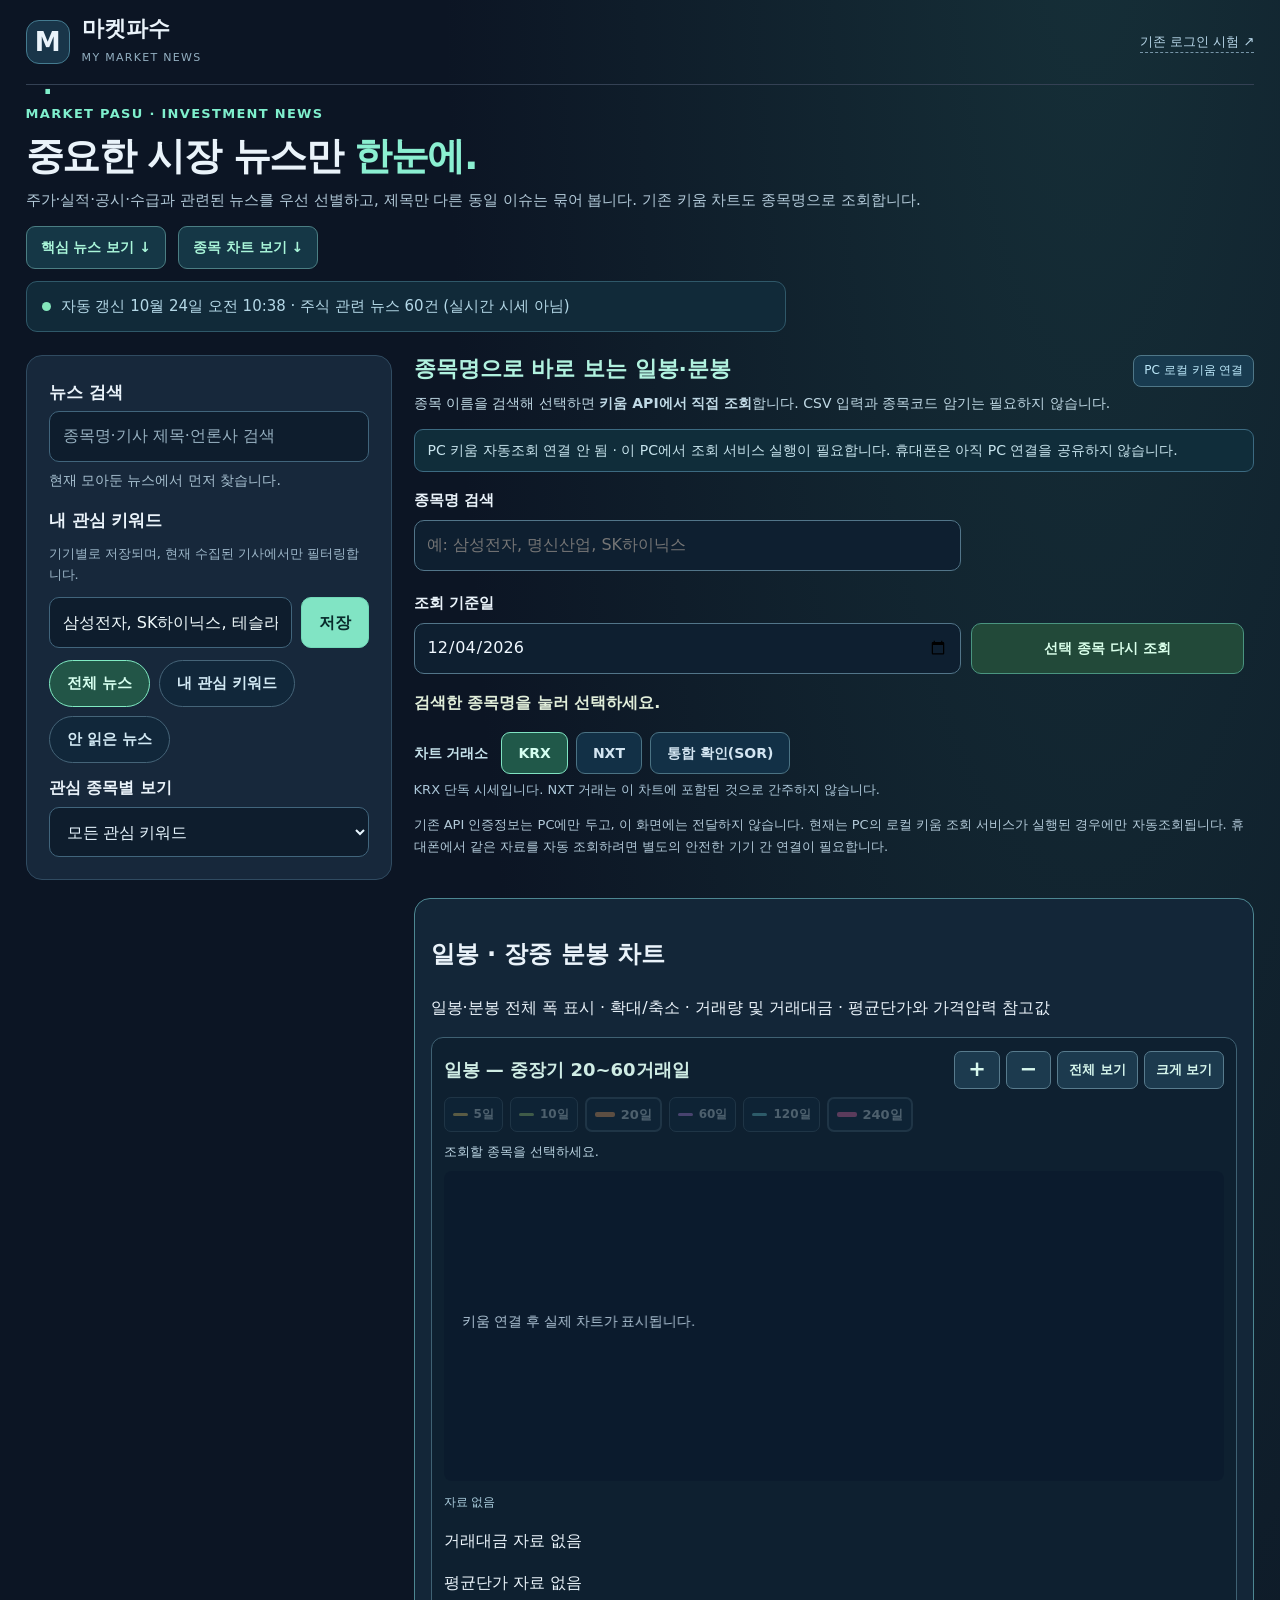
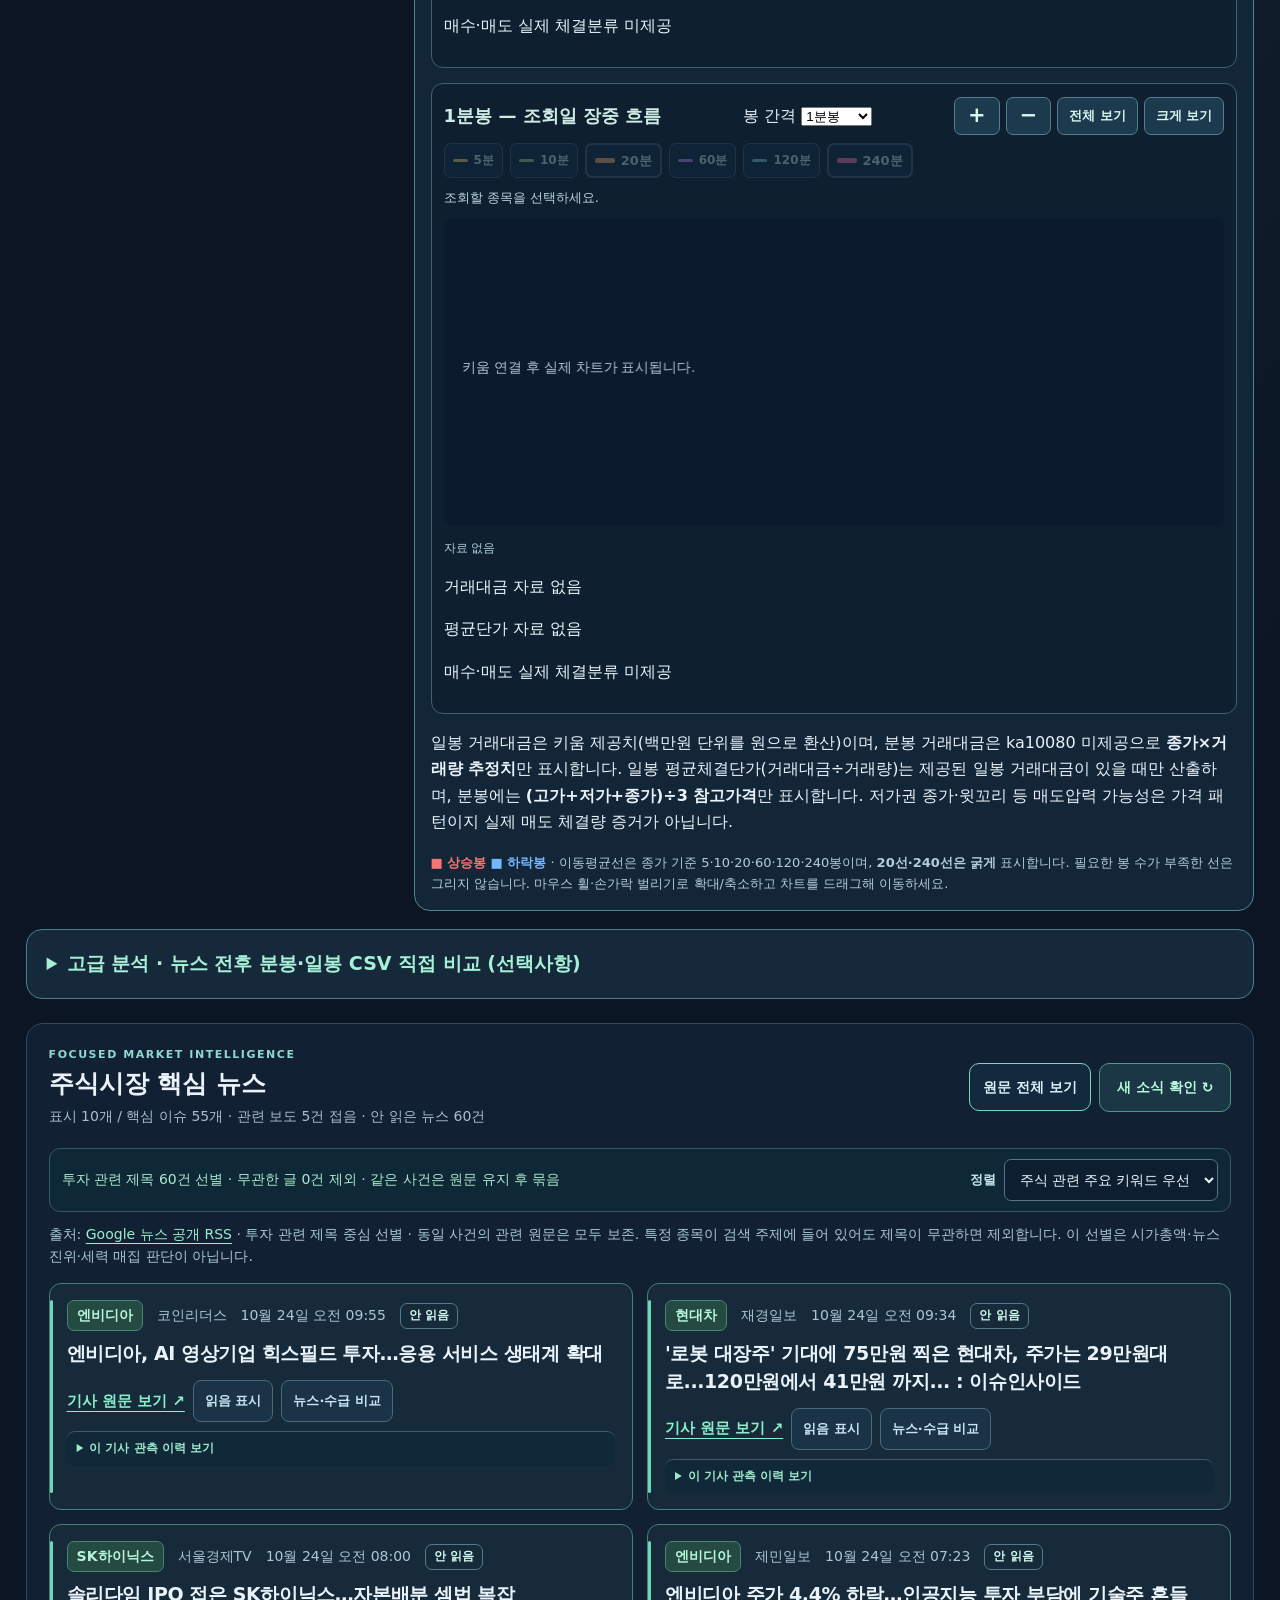
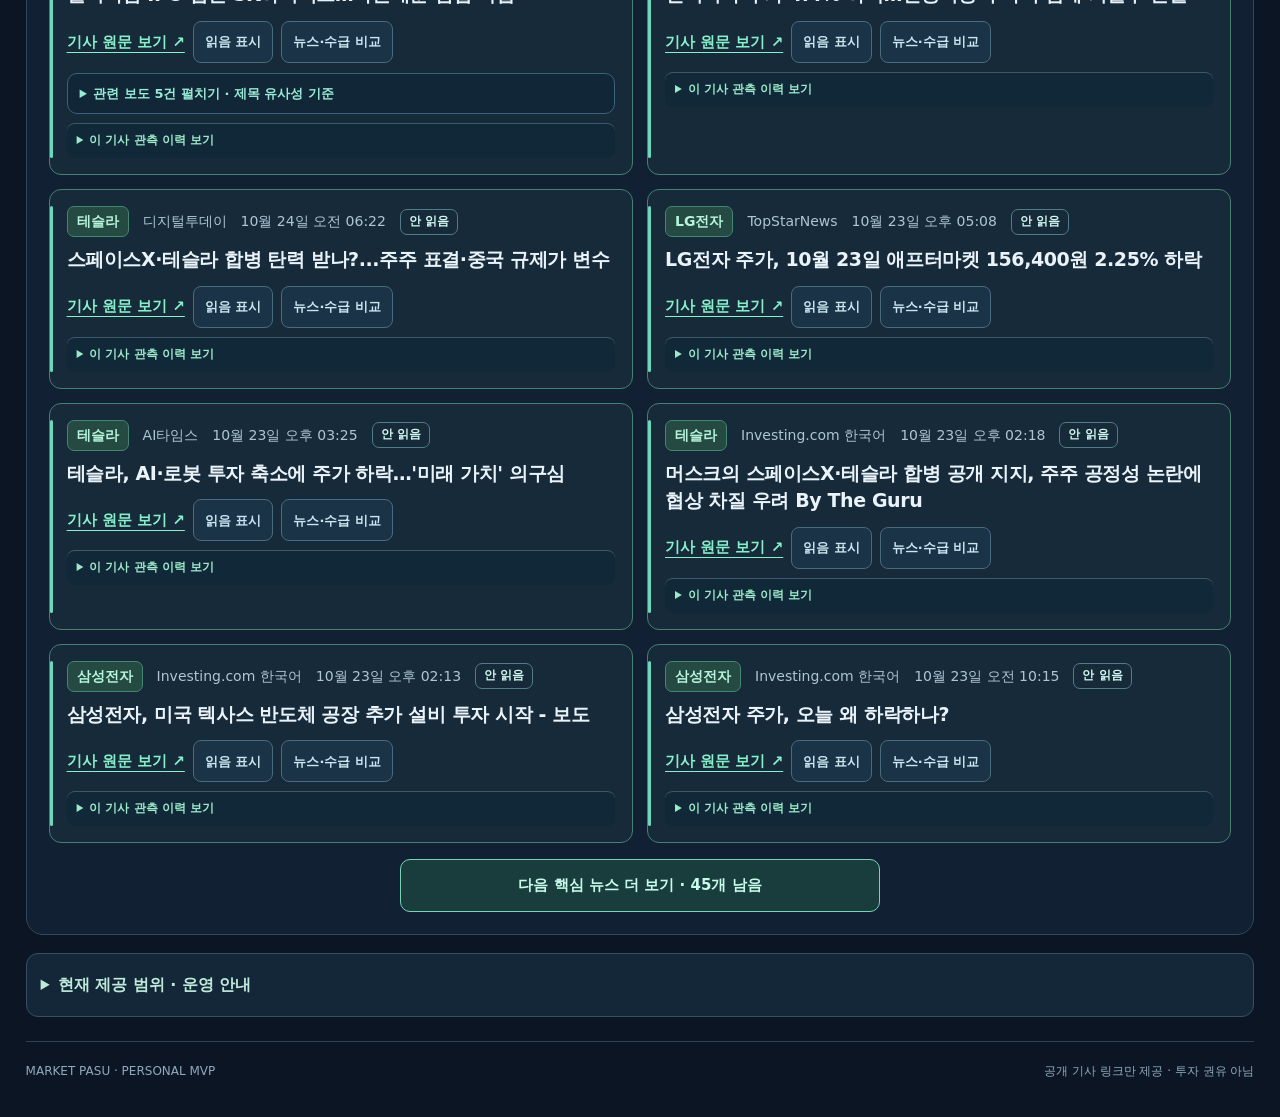
==== market/index.html @ f6d82253 "Separate same-row news/stock search from full-width dual charts and add minute period selector and b" ====
<!doctype html>
<html lang="ko">
<head>
<meta charset="utf-8">
<meta name="viewport" content="width=device-width,initial-scale=1,viewport-fit=cover">
<meta name="theme-color" content="#0c1524">
<meta name="description" content="마켓파수 — 종목 중심 핵심 시장뉴스, 중복 보도 묶기, 키움 일봉·분봉 보기">
<title>마켓파수 | 나의 시장 뉴스</title>
<link rel="stylesheet" href="./market.css">
<script type="module" src="./market.js"></script>
</head>
<body>
<div class="app">
  <header class="header">
    <div class="brand"><span class="brand-mark">M<span>.</span></span><div><strong>마켓파수</strong><small>MY MARKET NEWS</small></div></div>
    <a class="trial-link" href="../integrated-v03/">기존 로그인 시험 <span aria-hidden="true">↗</span></a>
  </header>
  <main>
    <section class="intro">
      <p class="eyebrow">MARKET PASU · INVESTMENT NEWS</p>
      <h1>중요한 시장 뉴스만 <em>한눈에.</em></h1>
      <p>주가·실적·공시·수급과 관련된 뉴스를 우선 선별하고, 제목만 다른 동일 이슈는 묶어 봅니다. 기존 키움 차트도 종목명으로 조회합니다.</p>
      <nav class="quick-nav" aria-label="빠른 화면 이동">
        <a href="#feed-heading">핵심 뉴스 보기 ↓</a>
        <a href="#auto-chart-title">종목 차트 보기 ↓</a>
      </nav>
      <div class="state-line"><span class="dot" aria-hidden="true"></span><span id="feed-status" role="status">실제 뉴스 목록 불러오는 중…</span></div>
    </section>
    <section class="controls" aria-label="관심 뉴스 검색">
      <label class="field" for="search"><strong>뉴스 검색</strong><input id="search" type="search" placeholder="종목명·기사 제목·언론사 검색" autocomplete="off"></label>
      <p class="search-note">현재 모아둔 뉴스에서 먼저 찾습니다. <a id="external-news" href="https://news.google.com/" target="_blank" rel="noopener noreferrer" hidden>Google 뉴스에서 더 찾아보기 ↗</a></p>
      <div class="watch-head"><label for="watchlist"><strong>내 관심 키워드</strong><small>기기별로 저장되며, 현재 수집된 기사에서만 필터링합니다.</small></label></div>
      <div class="watch-row"><input id="watchlist" type="text" maxlength="200" placeholder="예: 명신산업, 테슬라, 삼성전자" autocomplete="off"><button id="save-watch" type="button">저장</button></div>
      <div class="chips" role="group" aria-label="보기 방식">
        <button class="chip selected" data-filter="all" type="button" aria-pressed="true">전체 뉴스</button>
        <button class="chip" data-filter="watch" type="button" aria-pressed="false">내 관심 키워드</button>
        <button class="chip" data-filter="unread" type="button" aria-pressed="false">안 읽은 뉴스</button>
      </div>
      <label class="focus-field" for="keyword-focus"><strong>관심 종목별 보기</strong><select id="keyword-focus" aria-label="관심 종목 선택"><option value="">모든 관심 키워드</option></select></label>
    </section>
    <section class="stock-lookup" aria-labelledby="auto-chart-title">
      <div class="auto-chart-header">
        <div>
          <h2 id="auto-chart-title">종목명으로 바로 보는 일봉·분봉</h2>
          <p>종목 이름을 검색해 선택하면 <strong>키움 API에서 직접 조회</strong>합니다. CSV 입력과 종목코드 암기는 필요하지 않습니다.</p>
        </div>
        <span class="pc-only-label">PC 로컬 키움 연결</span>
      </div>
      <div id="auto-chart-connection" class="chart-connection" role="status">PC 키움 서비스 연결 확인 전</div>
      <div class="auto-chart-search">
        <label for="chart-stock-name"><strong>종목명 검색</strong>
          <input id="chart-stock-name" type="search" autocomplete="off" placeholder="예: 삼성전자, 명신산업, SK하이닉스" spellcheck="false">
        </label>
        <div id="chart-symbol-results" class="symbol-results" role="listbox" aria-label="종목 검색 결과"></div>
        <label for="chart-date"><strong>조회 기준일</strong>
          <input id="chart-date" type="date">
        </label>
        <button id="chart-refresh" type="button">선택 종목 다시 조회</button>
      </div>
      <p id="chart-selected" class="chart-selected">검색한 종목명을 눌러 선택하세요.</p>
      <div class="chart-exchange" role="group" aria-label="조회 거래소">
        <span class="chart-exchange-label">차트 거래소</span>
        <button type="button" data-exchange="KRX" class="selected" aria-pressed="true">KRX</button>
        <button type="button" data-exchange="NXT" aria-pressed="false">NXT</button>
        <button type="button" data-exchange="SOR" aria-pressed="false">통합 확인(SOR)</button>
      </div>
      <p id="chart-market-note" class="chart-market-note">키움 KRX 차트 표시 중입니다. NXT 또는 SOR 자료는 해당 버튼을 눌러 별도 조회합니다. SOR 조회만으로 KRX+NXT 거래량 완전 합산이 검증되는 것은 아닙니다.</p>
      <p class="chart-security-note">기존 API 인증정보는 PC에만 두고, 이 화면에는 전달하지 않습니다. 현재는 PC의 로컬 키움 조회 서비스가 실행된 경우에만 자동조회됩니다. 휴대폰에서 같은 자료를 자동 조회하려면 별도의 안전한 기기 간 연결이 필요합니다.</p>
    </section>
    <section class="auto-chart-panel charts-wide" aria-label="일봉과 분봉 전체 폭 차트">
      <div class="chart-wide-heading">
        <div><h2>일봉 · 장중 분봉 차트</h2><p>일봉·분봉 전체 폭 표시 · 확대/축소 · 거래량 및 거래대금 · 평균단가와 가격압력 참고값</p></div>
      </div>
      <div class="chart-grids">
        <section class="market-chart" id="chart-daily" aria-labelledby="chart-daily-label">
          <div class="chart-head">
            <h3 id="chart-daily-label">일봉 — 중장기 20~60거래일</h3>
            <div class="chart-buttons">
              <button type="button" class="chart-plus" aria-label="일봉 확대">+</button>
              <button type="button" class="chart-minus" aria-label="일봉 축소">−</button>
              <button type="button" class="chart-reset">전체 보기</button>
              <button type="button" class="chart-expand">크게 보기</button>
            </div>
          </div>
          <p id="chart-daily-status" class="chart-status">조회할 종목을 선택하세요.</p>
          <div class="chart-area"><canvas aria-label="일봉 캔들·거래량 차트"></canvas></div>
          <p class="chart-detail">자료 없음</p>
          <div class="bar-insights" aria-live="polite">
            <p class="insights-turnover">거래대금 자료 없음</p>
            <p class="insights-average">평균단가 자료 없음</p>
            <p class="insights-pressure">매수·매도 실제 체결분류 미제공</p>
          </div>
        </section>
        <section class="market-chart" id="chart-minute" aria-labelledby="chart-minute-label">
          <div class="chart-head">
            <h3 id="chart-minute-label">1분봉 — 조회일 장중 흐름</h3>
            <label class="minute-period-select" for="chart-minute-period">봉 간격
              <select id="chart-minute-period" aria-label="분봉 시간 간격">
                <option value="1">1분봉</option><option value="3">3분봉</option>
                <option value="5">5분봉</option><option value="10">10분봉</option>
                <option value="15">15분봉</option><option value="30">30분봉</option>
                <option value="60">60분봉</option><option value="120">120분봉</option>
              </select>
            </label>
            <div class="chart-buttons">
              <button type="button" class="chart-plus" aria-label="분봉 확대">+</button>
              <button type="button" class="chart-minus" aria-label="분봉 축소">−</button>
              <button type="button" class="chart-reset">전체 보기</button>
              <button type="button" class="chart-expand">크게 보기</button>
            </div>
          </div>
          <p id="chart-minute-status" class="chart-status">조회할 종목을 선택하세요.</p>
          <div class="chart-area"><canvas aria-label="1분봉 캔들·거래량 차트"></canvas></div>
          <p class="chart-detail">자료 없음</p>
          <div class="bar-insights" aria-live="polite">
            <p class="insights-turnover">거래대금 자료 없음</p>
            <p class="insights-average">평균단가 자료 없음</p>
            <p class="insights-pressure">매수·매도 실제 체결분류 미제공</p>
          </div>
        </section>
      </div>
      <p class="chart-method-warning">일봉 거래대금은 키움 제공치(백만원 단위를 원으로 환산)이며, 분봉 거래대금은 ka10080 미제공으로 <strong>종가×거래량 추정치</strong>만 표시합니다. 일봉 평균체결단가(거래대금÷거래량)는 제공된 일봉 거래대금이 있을 때만 산출하며, 분봉에는 <strong>(고가+저가+종가)÷3 참고가격</strong>만 표시합니다. 저가권 종가·윗꼬리 등 매도압력 가능성은 가격 패턴이지 실제 매도 체결량 증거가 아닙니다.</p>
      <p class="chart-legend"><span class="chart-red">■ 상승봉</span> <span class="chart-blue">■ 하락봉</span> · 이동평균선은 종가 기준 5·10·20·60·120·240봉이며, <strong>20선·240선은 굵게</strong> 표시합니다. 필요한 봉 수가 부족한 선은 그리지 않습니다. 마우스 휠·손가락 벌리기로 확대/축소하고 차트를 드래그해 이동하세요.</p>
    </section>
    <details id="money-flow-panel" class="flow-panel">
      <summary>고급 분석 · 뉴스 전후 분봉·일봉 CSV 직접 비교 (선택사항)</summary>
      <div class="flow-body">
        <p>뉴스가 나오기 <strong>2시간 전부터 이후 30분까지</strong> 가격·거래량·거래대금과 체결 방향을 분석합니다. 이 기능은 현재 내 PC·휴대폰 브라우저에서만 실행됩니다.</p>
        <p class="flow-warning">뉴스 시간은 Google 뉴스 RSS 게시시각이므로 최초 보도시각이 아닐 수 있습니다. 결과는 매집·세력·시세조종의 확정 판정이 아닙니다.</p>
        <form id="flow-form" class="flow-form">
          <label for="flow-article"><strong>분석할 뉴스</strong>
            <select id="flow-article" required><option value="">위 뉴스 목록이 불러와진 뒤 선택하세요</option></select>
          </label>
          <label for="flow-ticker"><strong>종목코드 (직접 확인)</strong>
            <input id="flow-ticker" type="text" maxlength="12" placeholder="예: 005930" autocomplete="off" required>
          </label>
          <p id="flow-stock-hint" class="flow-note" role="status">뉴스를 선택하면 제목에 언급된 종목 후보를 제안합니다. 후보는 종목 확인이 아니며, 분석 전에 직접 검증해야 합니다.</p>
          <label for="flow-file"><strong>1분봉 CSV 파일 또는 아래에 내용 붙여넣기</strong>
            <input id="flow-file" type="file" accept=".csv,text/csv">
          </label>
          <label for="flow-paste"><strong>분봉 데이터 (처리 후 서버로 전송하지 않음)</strong>
            <textarea id="flow-paste" rows="5" spellcheck="false" placeholder="일시,종목코드,시가,고가,저가,종가,거래량,거래대금,매수주도체결량,매도주도체결량"></textarea>
          </label>
          <label class="flow-check"><input id="flow-kst" type="checkbox" checked> CSV에 시간대 표기가 없으면 한국시간(KST, UTC+09:00)으로 해석</label>
          <label class="flow-check"><input id="flow-match" type="checkbox" required> 선택한 뉴스와 CSV의 종목이 같은지 직접 확인했습니다.</label>
          <label class="flow-check"><input id="flow-side" type="checkbox"> CSV의 매수·매도 체결량은 실제 매수·매도 주도 체결 분류값임을 확인했습니다. (미확인 시 해당 지표 제외)</label>
          <label class="flow-check"><input id="flow-remember" type="checkbox"> 분석한 분봉 데이터를 <strong>이 기기의 브라우저에 저장</strong>해 이후 같은 종목 뉴스에서도 재사용합니다. (선택사항)</label>
          <div class="flow-cache-actions">
            <button id="flow-clear" type="button" class="flow-delete">이 종목의 저장 분봉 삭제</button>
          </div>
          <p id="flow-cache-status" class="flow-cache-status" role="status">저장된 분봉은 아직 불러오지 않았습니다. 저장 기능은 기기별로 작동하며 외부 서버에는 전송하지 않습니다.</p>
          <button class="flow-run" type="submit">뉴스 전후 수급 비교하기</button>
        </form>
        <section class="daily-study" aria-labelledby="daily-study-title">
          <h3 id="daily-study-title">뉴스 이전 몇 주간의 일봉 · 가격대 방어 분석</h3>
          <p>선택된 기사와 같은 종목의 <strong>최근 최대 60거래일</strong>을 분석합니다. 뉴스 당일과 이후 일봉은 포함하지 않습니다. 과거 가격대에 반복적으로 접근한 뒤 다시 반등했는지 확인합니다.</p>
          <form id="daily-form" class="flow-form">
            <label for="daily-file"><strong>키움 일봉 CSV (ka10081) 선택</strong>
              <input id="daily-file" type="file" accept=".csv,text/csv">
            </label>
            <label for="daily-paste"><strong>또는 일봉 CSV 붙여넣기</strong>
              <textarea id="daily-paste" rows="4" spellcheck="false" placeholder="일자,종목코드,시가,고가,저가,종가,거래량,거래대금"></textarea>
            </label>
            <label class="flow-check"><input id="daily-adjusted" type="checkbox"> 데이터의 수정주가 연속성 및 주식분할·권리락 여부를 확인했습니다. (미확인 시 해석 보류)</label>
            <button class="flow-run" type="submit">뉴스 이전 20~60거래일 분석하기</button>
          </form>
          <div id="daily-result" class="flow-result" aria-live="polite">일봉 자료가 없습니다. 키움 일봉 CSV를 선택하면 뉴스 이전 수급 흔적을 검토할 수 있습니다.</div>
          <p class="flow-note">일봉은 어느 투자자가 실제 주식을 매수했는지 보여주지 않습니다. 가격대 방어가 보이더라도 사전 정보 이용이나 시세조종으로 단정하지 않습니다. 기준 가격대는 이전 구간에서 설정하고 이후 구간에서 재검증합니다.</p>
        </section>
        <section id="cross-evidence" class="cross-evidence" aria-labelledby="cross-evidence-title">
          <h3 id="cross-evidence-title">일봉 + 분봉 공동 관측 결과</h3>
          <p>같은 뉴스·같은 종목을 대상으로 일봉과 분봉을 각각 분석하면 결과를 나란히 비교합니다. <strong>뉴스 최초 보도시각이 미확인된 경우에는 판단을 보류</strong>합니다.</p>
          <div id="cross-evidence-result" class="flow-result" aria-live="polite">일봉과 분봉 분석을 각각 실행하면 공동 관측 결과가 여기에 표시됩니다.</div>
        </section>
        <details class="flow-example">
          <summary>CSV 예시와 데이터 기준 보기</summary>
          <pre>일시,종목코드,시가,고가,저가,종가,거래량,거래대금,매수주도체결량,매도주도체결량
2026-10-22 09:00,005930,100,101,99,100,250,25000,180,70
2026-10-22 09:01,005930,100,102,99,101,320,32000,200,120</pre>
          <p>위 예시는 열 형식 설명용 가상 데이터입니다. 유효한 판정을 하려면 해당 뉴스 시각 전후에 연속된 실제 1분봉이 충분히 있어야 합니다. 원문 게시시각, 종목, 매수·매도 주도 체결량의 출처를 검증하지 못한 경우 그 한계를 표시합니다.</p>
          <p>개인용 브라우저 저장은 선택한 분봉만 최대 12개 거래일 자료로 제한하며 기기 간 동기화되지 않습니다. 브라우저 데이터 삭제나 시크릿 모드에서는 보존되지 않을 수 있습니다. 공용 PC에서는 저장하지 마세요.</p>
        </details>
        <div id="flow-result" class="flow-result" aria-live="polite"><p>분봉 자료가 아직 없습니다. 뉴스와 CSV를 선택하면 분석을 시작할 수 있습니다.</p></div>
      </div>
    </details>
    <section class="feed" aria-labelledby="feed-heading">
      <div class="feed-heading">
        <div><p class="section-eyebrow">FOCUSED MARKET INTELLIGENCE</p><h2 id="feed-heading">주식시장 핵심 뉴스</h2><p id="count" aria-live="polite">불러오는 중…</p></div>
        <div class="feed-actions"><button id="group-toggle" type="button" class="group-toggle" aria-pressed="true">원문 전체 보기</button><button id="refresh" type="button" class="refresh">새 소식 확인 <span aria-hidden="true">↻</span></button></div>
      </div>
      <div class="news-quality-toolbar">
        <p id="quality-status" class="quality-status" aria-live="polite">종목·증시·실적 관련 기사만 선별합니다.</p>
        <label for="news-sort">정렬
          <select id="news-sort"><option value="priority">주식 관련 주요 키워드 우선</option><option value="latest">최신순</option></select>
        </label>
      </div>
      <p class="history-caption">출처: <a href="https://news.google.com/" target="_blank" rel="noopener noreferrer">Google 뉴스 공개 RSS</a> · 투자 관련 제목 중심 선별 · 동일 사건의 관련 원문은 모두 보존. 특정 종목이 검색 주제에 들어 있어도 제목이 무관하면 제외합니다. 이 선별은 시가총액·뉴스 진위·세력 매집 판단이 아닙니다.</p>
      <div id="articles" class="articles"></div>
      <button id="show-more-news" class="show-more-news" type="button" hidden>핵심 뉴스 더 보기</button>
      <div id="empty" class="empty" hidden>
        <strong>표시할 기사가 없습니다.</strong>
        <p>종목명 검색어를 지우거나 관심 키워드를 다시 선택하세요. 투자 관련도가 낮은 기사와 블로그 글은 제외됩니다.</p>
      </div>
    </section>
    <details class="details">
      <summary>현재 제공 범위 · 운영 안내</summary>
      <p>Google 뉴스 RSS는 뉴스 검색 중계 출처입니다. 검색 주제와 무관한 블로그·시승기·일반 생활기사는 제목·발행처 기준으로 제외하고, 추적 중인 주요 기업·시장 관련 제목을 선별합니다. 소형주 전체를 나쁜 종목으로 단정하는 필터는 아닙니다. 동일 사건 추정 묶음은 원문을 보존하나 실제 기사 내용·재탕 의도를 확정하지 않습니다. 모든 원문을 보려면 「원문 전체 보기」를 누르세요.</p>
      <p>이 화면은 공개 기사 제목·발행처·발행시각·원문 링크만 제공합니다. 뉴스 원문은 언론사 사이트에서 읽습니다. 각 기사에 대한 사실 확인, 제목 변경·재노출 판정, 투자 추천을 제공하지 않습니다.</p>
      <p>뉴스 파일은 GitHub Pages에서 제공되며 주기적 공개 RSS 수집 작업으로 갱신하도록 설계했습니다. 갱신 실패 시 과거 목록이 남을 수 있습니다. <strong>반드시 ‘기사 기준일’을 확인하세요.</strong> 새 소식 버튼은 기존 파일을 다시 읽는 기능으로, 즉시 외부 뉴스를 새로 수집하지는 않습니다.</p>
      <p>「기사 관측 이력」의 처음·최근 날짜는 마켓파수가 RSS에서 확인한 날입니다. 기사 최초 보도일, 실제 재발행, 언론사 원문 삭제 시점이 아닙니다. 관측 기록은 최근 30일 범위에서만 유지합니다.</p>
      <p>읽음 표시는 기사 원문 링크를 누르거나 「읽음 표시」 버튼을 누르면 기록됩니다. 새로 추가된 기사 표시는 이 기기에서 이전에 받아본 목록과 비교한 결과이며, 발행 시점의 속보를 뜻하지 않습니다.</p>
      <p>시세 데이터 자동 연결을 위해서는 증권사 시세 API의 이용자 인증 및 제공 조건을 별도로 확인해야 합니다. API 키를 공개 GitHub 웹페이지에 저장하지 않으며, 현재 시세 자동수집은 활성화하지 않았습니다.</p>
      <p>관심 키워드와 읽음 표시는 현재 브라우저에만 저장되며 다른 PC·휴대폰과 동기화되지 않습니다. 가입·결제·Firebase 운영 데이터 조회·AI API·텔레그램 발송은 이 화면에서 하지 않습니다. 기존 인증 시험은 상단 링크로 계속 이용할 수 있습니다.</p>
    </details>
  </main>
  <footer>MARKET PASU · PERSONAL MVP <span>공개 기사 링크만 제공 · 투자 권유 아님</span></footer>
</div>
</body>
</html>
---- market/market.css ----
:root{font-family:"Apple SD Gothic Neo","Malgun Gothic","Noto Sans KR",system-ui,sans-serif;color:#eaf3fa;background:#0c1524;line-height:1.65}*{box-sizing:border-box}body{margin:0;min-width:280px;background:radial-gradient(ellipse at 85% -5%,#214e4f77,transparent 42%),#0c1524}button,input{font:inherit}button,a{touch-action:manipulation}button{cursor:pointer}button:disabled{opacity:.55;cursor:not-allowed}a{color:inherit}.app{max-width:1000px;margin:auto;padding:0 25px}.header{display:flex;align-items:center;justify-content:space-between;gap:15px;border-bottom:1px solid #344154;min-height:85px}.brand{display:flex;align-items:center;gap:12px}.brand-mark{display:grid;place-items:center;background:#193549;border:1px solid #447b90;border-radius:13px;width:44px;height:44px;font-size:26px;font-weight:900}.brand-mark span{color:#80f0cb}.brand strong{font-size:22px;display:block;line-height:1.25}.brand small{font-size:11px;letter-spacing:1.3px;color:#93afc1}.trial-link{font-size:13px;text-decoration:none;border-bottom:1px dashed #7795a8;color:#b7d6e8}.intro{padding:31px 0 25px}.eyebrow{color:#7fefcd;font-size:13px;font-weight:800;letter-spacing:1.3px;margin:0}.intro h1{font-size:clamp(29px,5vw,43px);letter-spacing:-1.4px;line-height:1.25;margin:11px 0}.intro em{color:#8befd1;font-style:normal}.intro>p:not(.eyebrow){font-size:16px;color:#b2c9d8;max-width:680px}.state-line{display:flex;gap:10px;align-items:center;font-size:15px;color:#b4d8e7;background:#112a39;border:1px solid #2f5869;padding:12px 15px;border-radius:11px;max-width:760px}.dot{width:9px;height:9px;border-radius:50%;background:#84e6bc;flex:0 0 auto}.controls{display:grid;gap:12px;background:#17283b;border:1px solid #304b61;border-radius:16px;padding:22px;margin-bottom:23px}.field,.watch-head{display:flex;flex-direction:column;gap:5px}.field strong,.watch-head strong{font-size:17px}.watch-head label{display:flex;gap:8px;flex-wrap:wrap;align-items:baseline}.watch-head small{font-size:13px;color:#9eb8ca}.controls input{display:block;width:100%;min-height:51px;border-radius:10px;border:1px solid #41657c;background:#0e1d2d;color:#f0fafc;padding:11px 13px;font-size:16px}.controls input::placeholder{color:#96b0c0}.watch-row{display:flex;gap:9px}.watch-row button,.refresh{border:1px solid #72d9b8;background:#81e4c4;color:#092b2c;font-weight:800;border-radius:10px;padding:10px 17px;white-space:nowrap;min-height:49px}.chips{display:flex;flex-wrap:wrap;gap:9px}.chip{border:1px solid #456478;background:#11273a;color:#d3eaf5;border-radius:50px;padding:10px 17px;min-height:44px;font-size:15px;font-weight:700}.chip.selected{background:#225547;border-color:#80ebc3;color:#d6ffef}.feed{background:#122033;border-radius:17px;border:1px solid #30475c;padding:22px;margin-bottom:22px}.feed-heading{display:flex;align-items:center;justify-content:space-between;gap:12px;margin-bottom:19px}.feed-heading h2{font-size:25px;line-height:1.3;margin:0}.feed-heading p{font-size:14px;color:#a4bed0;margin:5px 0 0}.refresh{background:#1b3746;color:#b7f9dc;border-color:#4a9b81;font-size:14px}.articles{display:grid;gap:12px}.article{background:#162a3a;border:1px solid #3a5367;border-radius:12px;padding:18px}.meta{display:flex;flex-wrap:wrap;gap:8px 14px;align-items:center;color:#aec5d5;font-size:14px}.topic{border:1px solid #428675;background:#254a42;color:#b6f5db;border-radius:7px;padding:3px 9px;font-weight:700}.article h3{font-size:20px;line-height:1.5;letter-spacing:-.4px;margin:13px 0 15px;overflow-wrap:anywhere}.original{display:inline-block;color:#88efcb;font-weight:750;font-size:15px;text-underline-offset:5px}.empty{padding:26px 15px;text-align:center;color:#c2d5df}.empty p{color:#a9beca}.details{padding:18px 14px;border-radius:12px;border:1px solid #365063;background:#132738;margin-bottom:32px}.details summary{cursor:pointer;font-size:16px;font-weight:750;color:#bfeada}.details p{font-size:14px;color:#b3c8d6}footer{border-top:1px solid #2c4152;color:#8eaabc;display:flex;justify-content:space-between;gap:15px;font-size:12px;padding:20px 0 35px}button:focus-visible,a:focus-visible,input:focus-visible,summary:focus-visible{outline:3px solid #9efbd7;outline-offset:3px}@media(max-width:580px){.app{padding:0 14px}.header{min-height:77px}.brand-mark{width:40px;height:40px;font-size:23px}.brand strong{font-size:19px}.brand small{font-size:9px}.trial-link{font-size:12px}.intro{padding:22px 0 20px}.intro h1{font-size:30px}.intro>p:not(.eyebrow){font-size:16px}.state-line{font-size:14px}.controls{padding:16px 13px}.watch-row{flex-wrap:wrap}.watch-row input{flex:1 1 185px}.watch-row button{flex:0 0 auto}.chip{flex:1 1 125px}.feed{padding:15px 12px}.feed-heading h2{font-size:23px}.refresh{padding:9px 12px;min-height:48px}.article{padding:16px 13px}.article h3{font-size:19px}.meta{font-size:14px}footer{flex-direction:column}}@media(prefers-reduced-motion:reduce){*{scroll-behavior:auto}}

/* Personal usability improvements: an optional public search outside the local snapshot. */
.search-note{font-size:14px;line-height:1.6;margin:-5px 0 3px;color:#a7c0d0}
.search-note a{color:#94f0d0;font-weight:800;text-underline-offset:4px;margin-left:5px}
.search-note a[hidden]{display:none!important}

/* Read/unread and stock-by-stock browsing - browser-local, no new server reads. */
.focus-field{display:flex;flex-direction:column;gap:6px}
.focus-field strong{font-size:16px}
.focus-field select{min-height:50px;width:100%;padding:10px 13px;border:1px solid #41657c;border-radius:10px;background:#0e1d2d;color:#e8f6ff;font-size:16px}
.focus-field select:disabled{opacity:.55}
.article.is-read{opacity:.74;background:#112230}
.article.is-read h3{color:#b2c4d2}
.read-tag,.new-tag{display:inline-block;border:1px solid #527c89;border-radius:7px;padding:2px 8px;color:#d1f8ef;font-size:12px;font-weight:800}
.read-tag.completed{color:#c2cbd2;border-color:#425869}
.new-tag{border-color:#c8a553;color:#ffe1a3;background:#4e3920}
.article-actions{display:flex;gap:12px;align-items:center;flex-wrap:wrap}
.mark-read{padding:8px 11px;background:#1b3346;border:1px solid #496b7f;border-radius:8px;color:#c9e6f2;font-size:13px;min-height:42px;font-weight:750}
.topic-more{margin:12px 0 0;font-size:12px;color:#94b0c2}
@media(max-width:580px){.mark-read{min-height:47px;font-size:14px}.chip{flex:1 1 118px}}

/* Public RSS observation evidence: explicitly not a repost verdict. */
.history-caption{font-size:14px;color:#a7c7d2;margin:-2px 0 16px;line-height:1.6}
.observations{margin-top:13px;padding:11px 12px;border-top:1px solid #3e5868;background:#112839;border-radius:8px}
.observations summary{cursor:pointer;color:#9ce8c9;font-size:14px;font-weight:800}
.observations p{font-size:13px;color:#c1d3df;margin:8px 0 2px;line-height:1.65}
.observations .history-disclaimer{font-size:12px;color:#9eb7c7}
.observations .change-notice{color:#ffe0ac}

/* Personal news: conservative related-report grouping. */
.feed-actions{display:flex;align-items:center;justify-content:flex-end;gap:8px;flex-wrap:wrap}
.group-toggle{min-height:48px;padding:9px 13px;border:1px solid #467386;border-radius:10px;background:#132a3e;color:#dcf1f9;font-size:14px;font-weight:750}
.group-toggle[aria-pressed="true"]{border-color:#73d9bd}
.related-reports{margin-top:14px;border:1px solid #38637a;border-radius:10px;padding:12px;background:#112737}
.related-reports summary{font-weight:800;color:#99ebd6;font-size:15px;cursor:pointer}
.related-reports .related-note{color:#b6cada;font-size:13px;margin:9px 0}
.related-list{margin:0;padding:0 0 0 20px}
.related-list li{padding:8px 0;border-bottom:1px solid #2d4a5c}
.related-list li:last-child{border-bottom:0}
.related-link{color:#d4f8f1;font-size:15px;line-height:1.55;text-underline-offset:4px}
.related-publisher{display:block;color:#97b6c8;font-size:13px;margin-top:3px}
.history-caption a{color:#9aefcd;text-underline-offset:4px}
@media(max-width:580px){.feed-heading{align-items:flex-start;flex-direction:column}.feed-actions{justify-content:stretch;width:100%}.feed-actions>button{flex:1;min-width:135px;white-space:normal}}


/* News-to-market evidence panel. Browser-local; no upload or remote financial API. */
.flow-panel{margin:20px 0 24px;padding:18px 20px;background:#15293b;border:1px solid #4b7f8b;border-radius:16px}
.flow-panel>summary{font-size:19px;font-weight:850;cursor:pointer;color:#a5f0d6}
.flow-panel>.flow-body{padding-top:12px}
.flow-body>p{font-size:15px;color:#c3d9e4;line-height:1.75}
.flow-warning{color:#ffd99d!important;font-size:14px;background:#322d29;border:1px solid #70593c;padding:10px 12px;border-radius:9px}
.flow-form{display:grid;gap:13px;margin:16px 0}
.flow-form>label:not(.flow-check){display:flex;flex-direction:column;gap:6px;font-size:15px}
.flow-form>label>strong{font-weight:780}
.flow-form input:not([type="checkbox"]),.flow-form select,.flow-form textarea{min-height:49px;width:100%;padding:10px 12px;border:1px solid #537185;background:#0b1b2b;color:#f0f7fc;border-radius:9px;font:inherit}
.flow-form textarea{min-height:125px;resize:vertical;font-family:ui-monospace,"Consolas",monospace;font-size:13px;line-height:1.5}
.flow-form input[type="file"]{font-size:14px}
.flow-check{display:flex;align-items:flex-start;gap:10px;color:#d4e6ef;font-size:15px;line-height:1.6}
.flow-check input{width:20px;height:20px;flex:0 0 20px;accent-color:#76e3c2;margin-top:2px}
.flow-run{padding:11px 18px;min-height:51px;border-radius:10px;border:1px solid #72d9b8;background:#84e9c4;color:#082d2a;font-size:17px;font-weight:850}
.flow-example{margin:14px 0;padding:11px 12px;border:1px solid #365c70;border-radius:9px}
.flow-example summary{font-size:14px;font-weight:750;color:#a3e9d1;cursor:pointer}
.flow-example pre{overflow-x:auto;font-size:12px;line-height:1.65;color:#d5e9f4;white-space:pre;padding:12px;background:#0b1c2c;border-radius:8px}
.flow-example p{font-size:13px;color:#adbeca}
.flow-result{margin-top:15px;padding:16px;border-radius:10px;background:#0f2333;border:1px solid #3f6476;overflow-wrap:anywhere}
.flow-result p{font-size:14px;line-height:1.65}
.flow-result h3{margin:0 0 12px;font-size:20px;line-height:1.5}
.flow-unknown{color:#e8c88f}.flow-evidence{color:#a7efd6}
.flow-result .flow-caption{color:#bad5e3}
.flow-result .flow-error{color:#ffc0ad;font-weight:760}
.flow-signals{padding-left:21px;margin:9px 0 20px}
.flow-signals li{padding:4px 0}
.flow-metrics summary{cursor:pointer;color:#9ae9ce;font-weight:760}
.flow-metrics dl{display:grid;grid-template-columns:minmax(0,2fr) minmax(85px,1fr);gap:6px 16px;font-size:14px}
.flow-metrics dt{color:#b1cedc}.flow-metrics dd{margin:0;font-variant-numeric:tabular-nums;text-align:right;color:#e5f6f5}
.flow-note{font-size:13px!important;color:#afc5d3}
@media(max-width:580px){.flow-panel{padding:15px 13px}.flow-panel>summary{font-size:18px}.flow-form textarea{font-size:12px}.flow-form{gap:12px}}


/* Optional local minute-bar reuse and manual stock verification. */
.flow-cache-status{margin:0;padding:10px 12px;border:1px solid #3c6572;border-radius:8px;color:#bde3e8;font-size:14px;line-height:1.6;background:#0c2432}
.flow-cache-actions{display:flex;justify-content:flex-start;gap:8px}
.flow-delete{background:#1e2b36;color:#e0c6be;border:1px solid #86645b;border-radius:9px;padding:9px 12px;min-height:43px;font-size:13px;font-weight:700}
#flow-stock-hint{margin:-5px 0 1px;background:#132f3e;border-left:3px solid #7adab9;padding:9px 12px;color:#bce4e2}
.flow-check strong{font-weight:800;color:#c9f9e9}

/* Long-window market evidence lives beside minute view, never silently combined. */
.daily-study{margin:24px 0 12px;padding:17px;border:1px solid #426477;border-radius:13px;background:#122b3c}
.daily-study h3{font-size:19px;line-height:1.4;color:#b5efda;margin:0 0 8px}
.daily-study>p{font-size:14px;color:#bfd4e0;line-height:1.7}
.daily-study .daily-stats{display:grid;grid-template-columns:minmax(115px,1fr) minmax(130px,1.3fr);gap:9px;padding:12px 0}
.daily-stats dt{color:#a8c4d5;font-size:14px}
.daily-stats dd{margin:0;text-align:right;font-size:14px;color:#e4f6ef;overflow-wrap:anywhere;font-variant-numeric:tabular-nums}
@media(max-width:580px){.daily-study{padding:12px}.daily-stats{grid-template-columns:1fr}.daily-stats dd{text-align:left;padding-bottom:7px;border-bottom:1px solid #34505d}}

/* Dual-window evidence stays visually distinct from single-interval readings. */
.cross-evidence{padding:17px;margin:20px 0;border:1px solid #5c8390;border-radius:13px;background:#102a3e}
.cross-evidence h3{font-size:19px;color:#d5f1eb;margin:0 0 6px}
.cross-evidence p{font-size:14px;color:#bdd2dd;line-height:1.6}
.cross-evidence h4{font-size:17px;line-height:1.5;margin:0 0 12px;color:#f5dcac}
.cross-evidence .flow-result{background:#14293a}
@media(max-width:580px){.cross-evidence{padding:12px}.cross-evidence h4{font-size:16px}}


/* Direct Kiwoom chart access: stock-name-first, touch-capable, no CSV. */
.auto-chart-panel{margin:20px 0 24px;padding:20px;border:1px solid #4d8792;border-radius:16px;background:#132638}
.auto-chart-header{display:flex;justify-content:space-between;align-items:flex-start;gap:15px;flex-wrap:wrap}
.auto-chart-header h2{font-size:23px;line-height:1.3;margin:0 0 8px;color:#b1f2df}
.auto-chart-header p{font-size:15px;line-height:1.65;color:#c0d9e5;margin:0 0 14px}
.pc-only-label{font-size:12px;color:#bde9fa;background:#183b50;border:1px solid #4f7788;border-radius:8px;padding:5px 10px;white-space:nowrap}
.chart-connection{background:#102d3a;border:1px solid #3c6a81;border-radius:9px;padding:10px 13px;font-size:14px;line-height:1.55;color:#c9e5ee}
.chart-connection[data-ready="yes"]{border-color:#4a9c84;color:#aaf0da}
.auto-chart-search{display:grid;gap:10px;grid-template-columns:minmax(185px,2fr) minmax(130px,1fr) auto;align-items:end;margin:16px 0}
.auto-chart-search>label{display:flex;flex-direction:column;gap:7px;font-size:15px}
.auto-chart-search>label strong{font-weight:800}
.auto-chart-search input{width:100%;min-height:51px;color:#f0f8ff;border:1px solid #527589;border-radius:10px;background:#0e1f30;padding:10px 12px;font-size:16px}
#chart-refresh{min-height:51px;border:1px solid #4a9580;background:#224939;color:#d9ffea;border-radius:10px;padding:10px 13px;font-size:14px;font-weight:800}
.symbol-results{grid-column:1/-1;display:grid;gap:6px;max-height:210px;overflow:auto}
.chart-symbol{padding:10px 13px;border:1px solid #49697b;border-radius:9px;text-align:left;background:#19354a;color:#e4f6fb;font-size:15px;min-height:44px}
.chart-symbol:hover,.chart-symbol:focus-visible{background:#24516a}
.chart-query-note{font-size:13px;color:#c1d4e2;padding:0 4px}
.chart-selected{font-size:16px;color:#e1eeda;font-weight:750}
.chart-security-note{font-size:13px;color:#b2c9d8;line-height:1.65}
.chart-grids{display:grid;grid-template-columns:1fr;gap:15px;margin-top:16px}
.market-chart{background:#0e2030;border:1px solid #3f6173;border-radius:12px;padding:12px;min-width:0}
.chart-head{display:flex;gap:10px;align-items:center;justify-content:space-between;flex-wrap:wrap}
.chart-head h3{font-size:18px;color:#cfece4;margin:5px 0}
.chart-buttons{display:flex;gap:6px;flex-wrap:wrap}
.chart-buttons button{min-height:37px;border:1px solid #587b8d;background:#1c3a4e;color:#d7f7ed;border-radius:7px;font-size:13px;font-weight:750;padding:7px 11px}
.chart-buttons .chart-plus,.chart-buttons .chart-minus{font-size:21px;line-height:1;padding:5px 13px}
.chart-status{font-size:13px;color:#bad3e1;line-height:1.5;margin:9px 0}
.chart-area{width:100%;overflow:hidden;touch-action:pan-y}
.chart-area canvas{display:block;width:100%;max-width:100%;border-radius:8px;touch-action:none;cursor:grab}
.chart-area canvas:active{cursor:grabbing}
.chart-detail{font-size:12px;color:#adcfdf;line-height:1.6;overflow-wrap:anywhere}
.market-chart.chart-enlarged{position:fixed;z-index:300;inset:2vh 2vw;overflow:auto;box-shadow:0 0 0 100vmax #03070bd9;background:#102536}
.chart-legend{font-size:13px;color:#b5ccd8;margin:12px 0 0}
.chart-red{color:#fb7474;font-weight:800}.chart-blue{color:#75b7ff;font-weight:800}
@media(max-width:720px){
 .auto-chart-panel{padding:15px 11px}
 .auto-chart-header h2{font-size:20px}
 .auto-chart-search{grid-template-columns:1fr 1fr}
 .auto-chart-search>label:first-child,.symbol-results{grid-column:1/-1}
 #chart-refresh{white-space:normal}
 .chart-buttons button{font-size:12px;padding:6px 8px}
 .market-chart{padding:9px}
 .market-chart.chart-enlarged{inset:1vh 1vw}
}


/* 2026-10 market-focused desktop composition: use the whole monitor. */
.app{max-width:1640px;padding-inline:clamp(14px,2vw,32px)}
.quick-nav{display:flex;gap:12px;flex-wrap:wrap;margin:13px 0 0}
.quick-nav a{text-decoration:none;border:1px solid #4b7e83;border-radius:9px;padding:9px 14px;color:#a9f5d9;background:#153746;font-size:14px;font-weight:800}
.quick-nav a:hover{background:#22536a}
.section-eyebrow{font-size:11px!important;letter-spacing:.14em;color:#8ed8d0!important;font-weight:800;margin:0 0 4px!important}
.news-quality-toolbar{display:flex;gap:12px;flex-wrap:wrap;align-items:center;justify-content:space-between;background:#0e2935;border:1px solid #305968;border-radius:11px;padding:10px 12px;margin:0 0 13px}
.quality-status{font-size:14px;color:#abe8d2;margin:0;line-height:1.55}
.news-quality-toolbar label{display:flex;align-items:center;gap:8px;color:#c5e5ec;font-size:13px;font-weight:800}
.news-quality-toolbar select{max-width:100%;min-height:42px;border:1px solid #54748b;border-radius:7px;background:#0c1e30;color:#ecf8fc;padding:8px 11px;font-size:14px}
.show-more-news{display:block;margin:16px auto 0;width:min(480px,100%);padding:13px 18px;min-height:50px;border:1px solid #76d3b7;background:#193c3d;border-radius:10px;font-size:15px;font-weight:800;color:#c6fae9}
.show-more-news:hover{background:#245858}
.show-more-news[hidden]{display:none!important}
.article{position:relative;padding:16px 17px;min-width:0}
.article.high-impact{border-color:#468071}
.article.high-impact:before{content:"";position:absolute;left:0;top:16px;bottom:16px;width:3px;border-radius:5px;background:#6cd8bb}
.article h3{margin:9px 0 12px;font-size:19px;line-height:1.45}
.article-actions{gap:8px}
.related-reports{margin-top:10px;padding:9px 12px}
.related-reports summary{font-size:13px}
.observations{margin-top:9px;padding:7px 10px}
.observations summary{font-size:12px}
.history-caption{line-height:1.6}
@media(min-width:1180px){
  .app main{display:grid;grid-template-columns:minmax(320px,.74fr) minmax(0,1.7fr);align-items:start;gap:18px 22px}
  .app main>.intro{grid-column:1/-1;padding:18px 0 5px}
  .intro h1{font-size:clamp(30px,3vw,41px);margin:8px 0}
  .intro>p:not(.eyebrow){font-size:15px;max-width:900px;margin:8px 0}
  .intro .state-line{margin-top:12px}
  .app main>.controls{grid-column:1;margin:0;position:relative}
  .app main>.auto-chart-panel{grid-column:2;margin:0}
  .app main>.flow-panel,.app main>.feed,.app main>.details{grid-column:1/-1;margin:0}
  .app main>.feed{margin-top:6px}
  .app main>.details{margin-bottom:24px}
  .articles{grid-template-columns:repeat(2,minmax(0,1fr));gap:14px}
  .auto-chart-panel{padding:16px}
  .auto-chart-header h2{font-size:22px}
  .auto-chart-header p{font-size:14px}
}
@media(min-width:1460px){
  .chart-grids{grid-template-columns:repeat(2,minmax(0,1fr))}
}
@media(min-width:1180px) and (max-width:1459px){
  .chart-grids{grid-template-columns:1fr}
}
@media(max-width:1179px){
 .app{max-width:900px}
 .auto-chart-panel{margin-block:16px 22px}
 .articles{grid-template-columns:1fr}
}
@media(max-width:650px){
 .app{padding-inline:12px}
 .feed{padding:13px 10px}
 .news-quality-toolbar{flex-direction:column;align-items:stretch}
 .news-quality-toolbar label{justify-content:space-between}
 .article{padding:14px 13px}
 .article h3{font-size:18px}
 .quick-nav a{flex:1 1 auto;text-align:center}
 .auto-chart-panel{padding:13px}
}


/* Market-aware candle charts and clear MA overlays. */
.chart-exchange{display:flex;flex-wrap:wrap;align-items:center;gap:8px;margin:12px 0 6px}
.chart-exchange-label{font-size:14px;font-weight:800;color:#c6e2eb;margin-right:5px}
.chart-exchange button{min-height:42px;border:1px solid #4b7384;background:#123046;border-radius:9px;color:#d3e5f1;padding:8px 16px;font-size:14px;font-weight:800}
.chart-exchange button.selected{background:#205849;border-color:#80e3c2;color:#d5fff1}
.chart-exchange button:hover{border-color:#8bdccf}
.chart-market-note{font-size:13px;line-height:1.55;color:#acc7d9;margin:6px 0 14px}
.chart-ma-controls{display:flex;flex-wrap:wrap;gap:6px 7px;margin:7px 0 10px}
.chart-ma-switch{display:inline-flex;align-items:center;gap:6px;min-height:34px;background:#102a40;border:1px solid #446276;color:#d3e7ef;border-radius:7px;padding:5px 8px;font-size:12px;font-weight:750}
.chart-ma-switch.emphasized{border-width:2px;font-weight:900;font-size:13px}
.chart-ma-switch .ma-color{display:block;width:15px;height:3px;border-radius:2px}
.chart-ma-switch.emphasized .ma-color{height:5px;width:20px}
.chart-ma-switch[aria-pressed="false"]{opacity:.45}
.chart-ma-switch:disabled{opacity:.32;cursor:not-allowed}
.chart-ma-switch[aria-pressed="true"]{background:#183c4d;border-color:#688ea0}
.chart-ma-switch.emphasized[aria-pressed="true"]{border-color:#8dbfc6}
@media(max-width:700px){
 .chart-exchange button{flex:1 1 auto;padding:7px 10px}
 .chart-ma-controls{gap:5px}
 .chart-ma-switch{min-height:38px;padding:6px 8px}
}
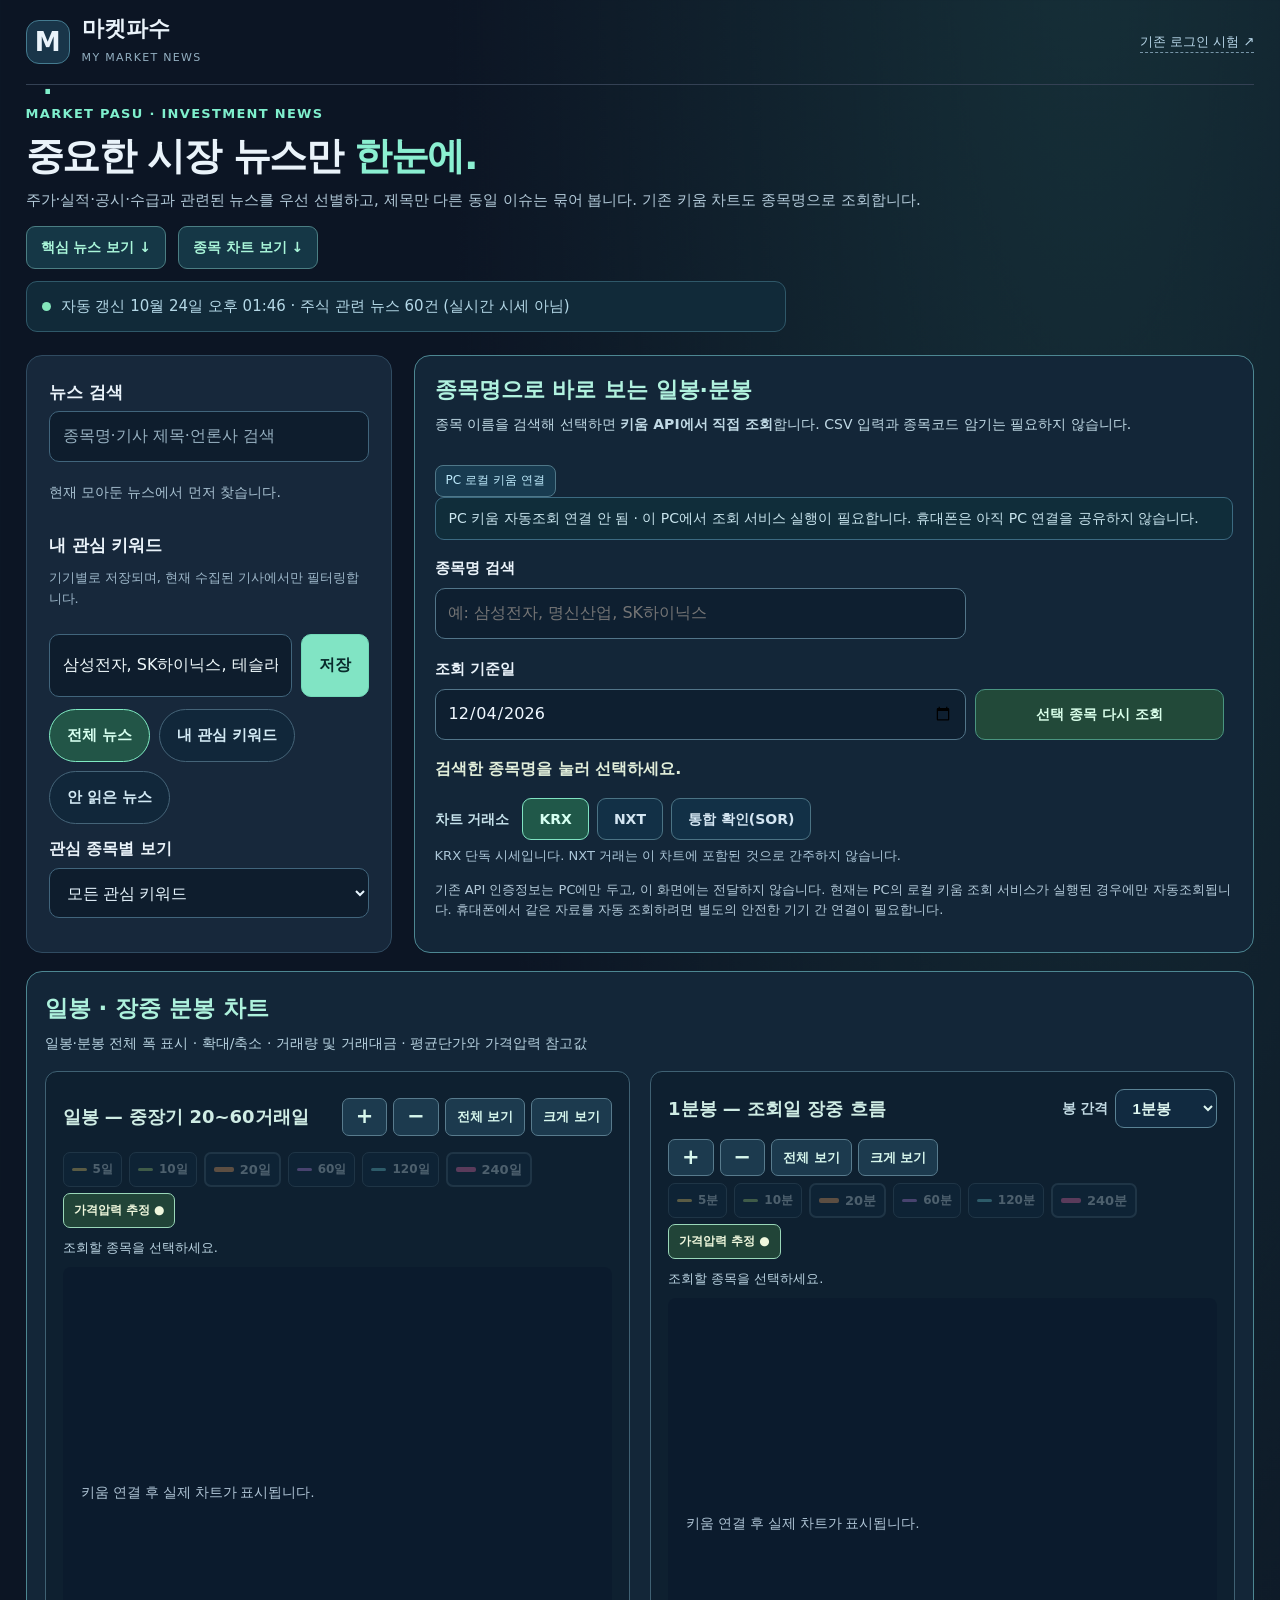
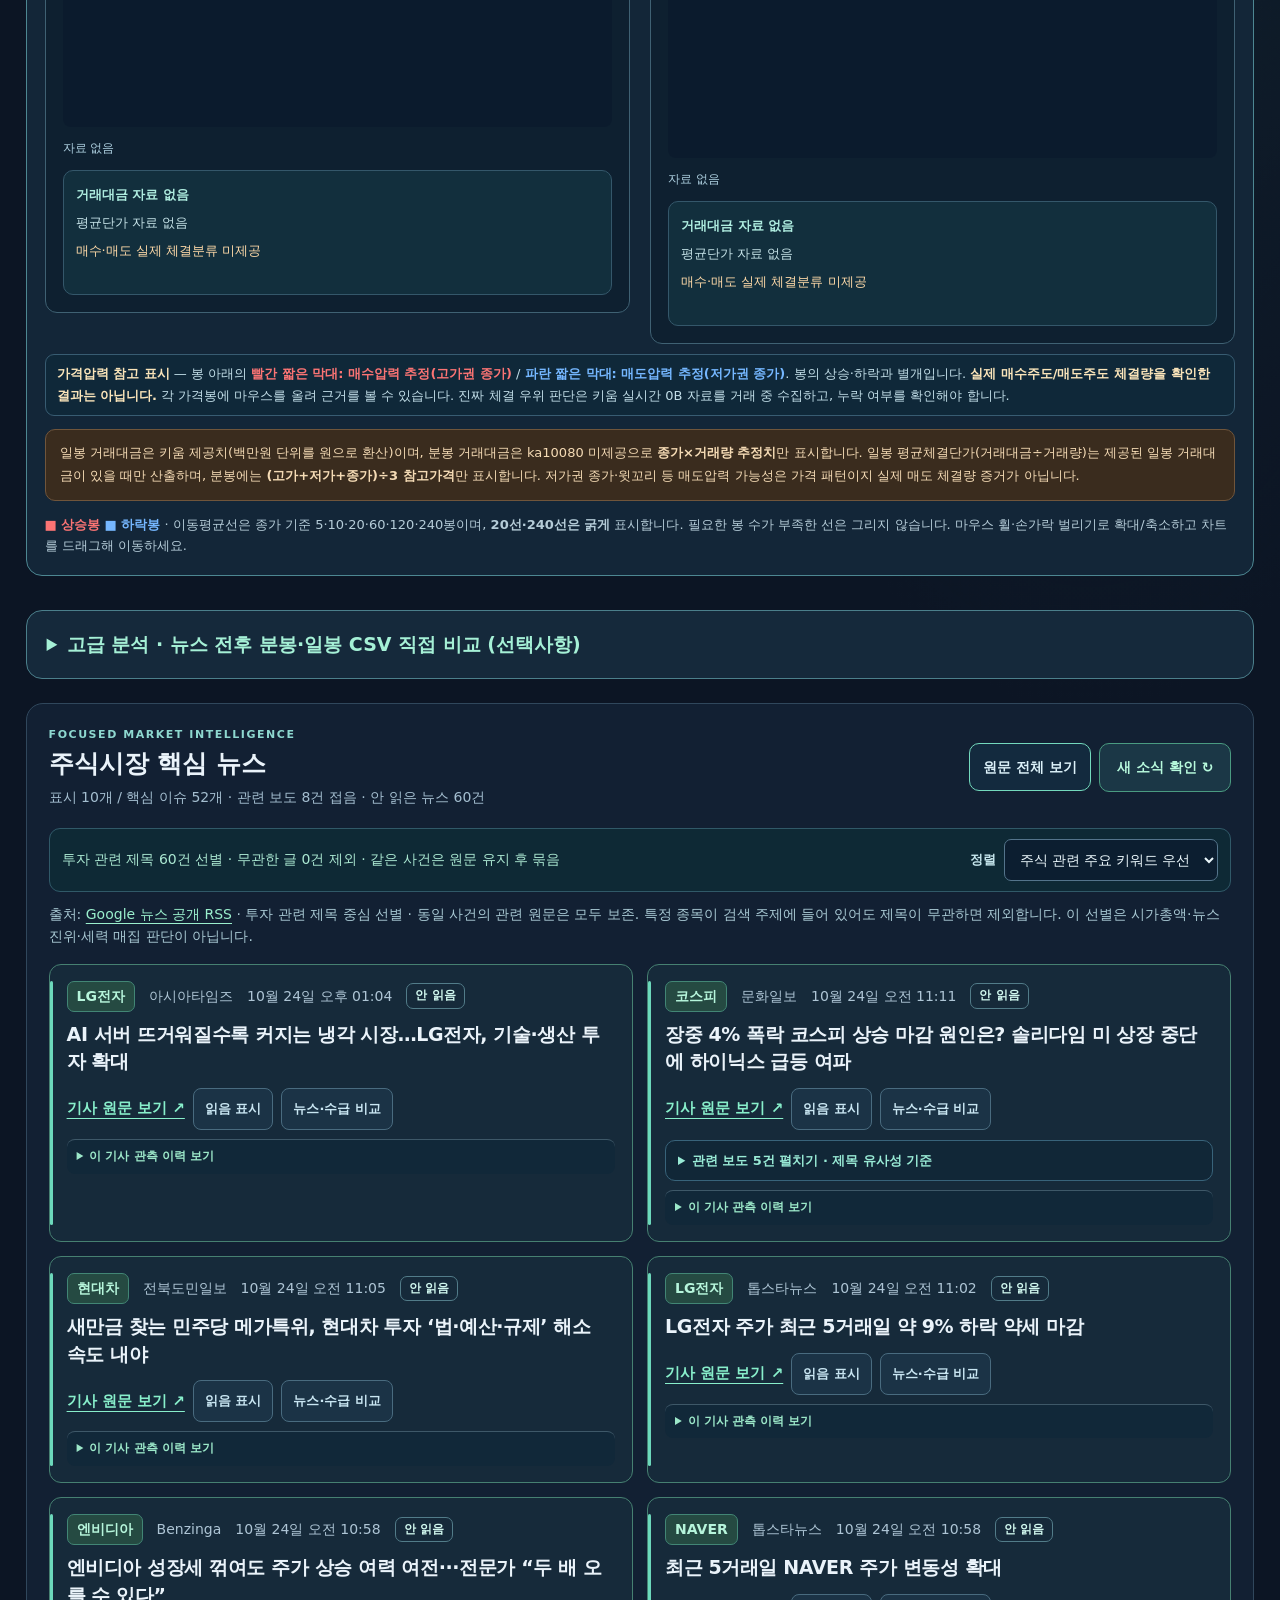
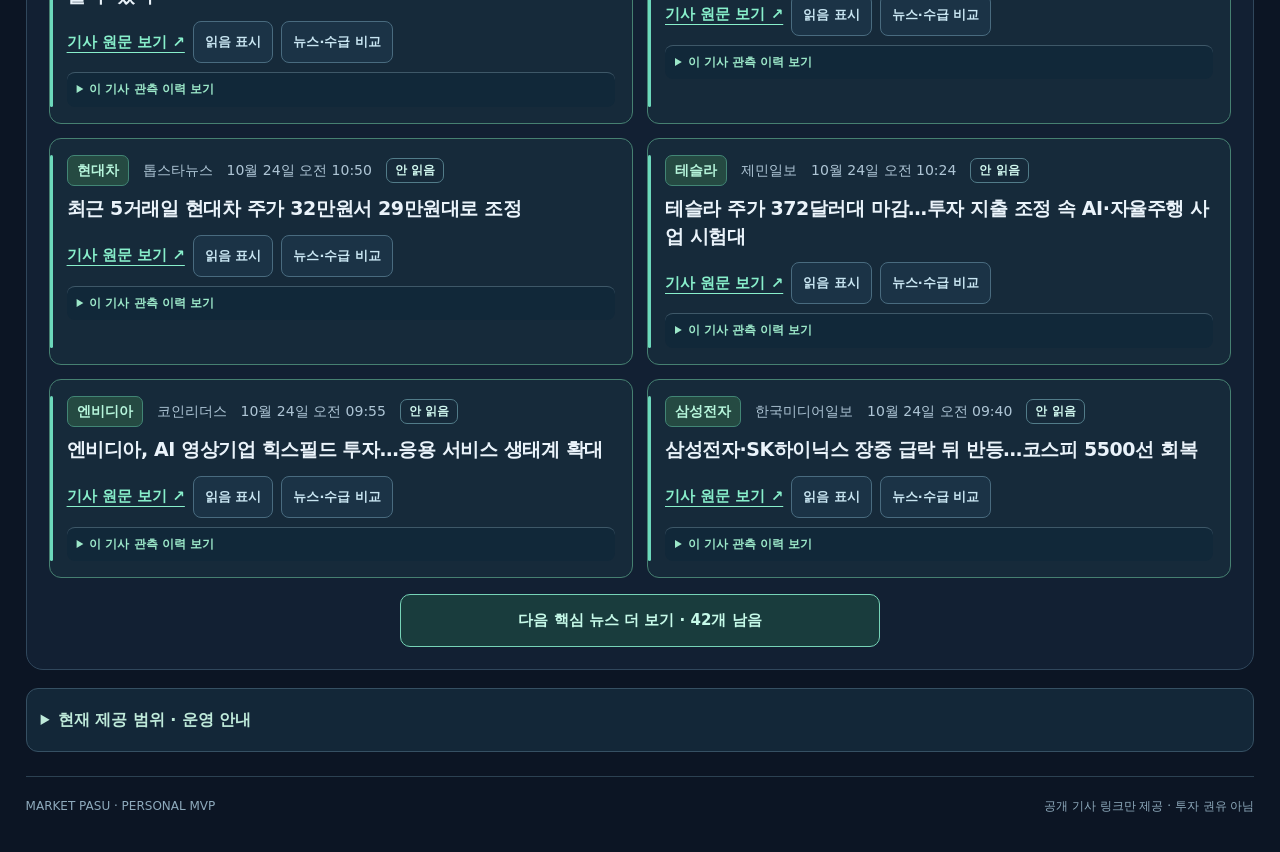
==== commit 45f15bc3: "Explain red/blue price-pressure clues are not observed buyer/seller side" ====
--- a/market/index.html
+++ b/market/index.html
@@ -119,6 +119,7 @@
           </div>
         </section>
       </div>
+      <p class="chart-pressure-legend"><strong>가격압력 참고 표시</strong> — 봉 아래의 <span class="chart-red">빨간 짧은 막대: 매수압력 추정(고가권 종가)</span> / <span class="chart-blue">파란 짧은 막대: 매도압력 추정(저가권 종가)</span>. 봉의 상승·하락과 별개입니다. <strong>실제 매수주도/매도주도 체결량을 확인한 결과는 아닙니다.</strong> 각 가격봉에 마우스를 올려 근거를 볼 수 있습니다. 진짜 체결 우위 판단은 키움 실시간 0B 자료를 거래 중 수집하고, 누락 여부를 확인해야 합니다.</p>
       <p class="chart-method-warning">일봉 거래대금은 키움 제공치(백만원 단위를 원으로 환산)이며, 분봉 거래대금은 ka10080 미제공으로 <strong>종가×거래량 추정치</strong>만 표시합니다. 일봉 평균체결단가(거래대금÷거래량)는 제공된 일봉 거래대금이 있을 때만 산출하며, 분봉에는 <strong>(고가+저가+종가)÷3 참고가격</strong>만 표시합니다. 저가권 종가·윗꼬리 등 매도압력 가능성은 가격 패턴이지 실제 매도 체결량 증거가 아닙니다.</p>
       <p class="chart-legend"><span class="chart-red">■ 상승봉</span> <span class="chart-blue">■ 하락봉</span> · 이동평균선은 종가 기준 5·10·20·60·120·240봉이며, <strong>20선·240선은 굵게</strong> 표시합니다. 필요한 봉 수가 부족한 선은 그리지 않습니다. 마우스 휠·손가락 벌리기로 확대/축소하고 차트를 드래그해 이동하세요.</p>
     </section>
--- a/market/market.css
+++ b/market/market.css
@@ -232,3 +232,74 @@
  .chart-ma-controls{gap:5px}
  .chart-ma-switch{min-height:38px;padding:6px 8px}
 }
+
+
+/* Full-width dual candle workbench. News search and stock lookup share row. */
+.stock-lookup{border:1px solid #4d8792;border-radius:16px;background:#132638;padding:20px;min-width:0}
+.stock-lookup .auto-chart-header h2{font-size:22px}
+.stock-lookup .auto-chart-search{display:grid;grid-template-columns:minmax(0,1.7fr) minmax(130px,.8fr) auto;gap:9px}
+.stock-lookup .chart-security-note{line-height:1.5}
+.charts-wide{min-width:0;margin:0 0 20px;padding:18px}
+.chart-wide-heading{display:flex;align-items:center;justify-content:space-between;margin-bottom:12px}
+.chart-wide-heading h2{font-size:23px;color:#adf1dc;margin:0 0 5px}
+.chart-wide-heading p{color:#b6d1df;font-size:14px;line-height:1.55;margin:0}
+.charts-wide .chart-grids{grid-template-columns:repeat(2,minmax(0,1fr));align-items:start;gap:20px}
+.charts-wide .market-chart{padding:17px;min-width:0}
+.charts-wide .chart-head{min-height:56px}
+.charts-wide .chart-area canvas{max-height:none}
+.minute-period-select{display:flex;align-items:center;gap:7px;color:#c3dbe4;font-size:14px;font-weight:750}
+.minute-period-select select{min-height:39px;padding:6px 12px;border-radius:9px;border:1px solid #5a8294;background:#112a40;color:#def6f0;font-size:15px;font-weight:800}
+.bar-insights{margin-top:10px;padding:11px 12px;background:#122f3d;border:1px solid #34576a;border-radius:10px;min-height:125px}
+.bar-insights p{font-size:13px;line-height:1.55;color:#c5e2e7;margin:3px 0 8px;overflow-wrap:anywhere}
+.bar-insights .insights-turnover{color:#aeecdf;font-weight:800}
+.bar-insights .insights-pressure{color:#ffdaa8}
+.chart-method-warning{color:#f5dbb5;background:#3a2c1e;border:1px solid #70553b;border-radius:10px;padding:12px 14px;font-size:13px;line-height:1.75}
+@media(min-width:1180px){
+ .app main>.controls{grid-column:1;align-self:stretch}
+ .app main>.stock-lookup{grid-column:2;align-self:stretch}
+ .app main>.auto-chart-panel.charts-wide{grid-column:1/-1;width:100%;margin:0 0 16px}
+ .charts-wide .chart-grids{grid-template-columns:repeat(2,minmax(0,1fr))}
+}
+@media(min-width:700px) and (max-width:1179px){
+ .charts-wide .chart-grids{grid-template-columns:repeat(2,minmax(0,1fr));gap:10px}
+ .charts-wide .market-chart{padding:9px}
+}
+@media(max-width:699px){
+ .stock-lookup{margin:14px 0;padding:12px}
+ .stock-lookup .auto-chart-search{grid-template-columns:1fr 1fr}
+ .stock-lookup .auto-chart-search>label:first-child{grid-column:1/-1}
+ .charts-wide{padding:12px}
+ .charts-wide .chart-grids{grid-template-columns:1fr}
+ .charts-wide .market-chart{padding:10px}
+ .bar-insights{padding:9px}
+ .chart-wide-heading h2{font-size:20px}
+}
+
+
+/* Bar-specific volume / turnover inspection, without obscuring mouse targets. */
+.charts-wide .chart-area{position:relative;overflow:hidden}
+.chart-hover-tooltip{
+  position:absolute;z-index:8;pointer-events:none;max-width:min(300px,92%);
+  min-width:168px;display:flex;flex-direction:column;gap:3px;
+  padding:10px 12px;border:1px solid #80d7c9;border-radius:10px;
+  background:rgba(9,29,41,.97);box-shadow:0 8px 24px rgba(0,0,0,.40);
+  color:#eefaff;font-size:13px;line-height:1.45;
+}
+.chart-hover-tooltip[hidden],.chart-hover-guide[hidden]{display:none!important}
+.chart-hover-tooltip strong{color:#9fe7d1;font-size:13px}
+.chart-hover-time{color:#aecada;font-size:12px;letter-spacing:.01em}
+.chart-hover-value{font-size:17px;font-weight:900;color:#fff;overflow-wrap:anywhere;font-variant-numeric:tabular-nums}
+.chart-hover-note{color:#e6d19e;font-size:12px;line-height:1.5}
+.chart-hover-guide{position:absolute;z-index:6;pointer-events:none;width:0;border-left:1px dashed #8ee0c8;opacity:.72}
+.chart-area canvas:focus-visible{outline:2px solid #85e8ce;outline-offset:-3px}
+@media(max-width:650px){
+ .chart-hover-tooltip{padding:8px 9px;min-width:142px;font-size:12px}
+ .chart-hover-value{font-size:15px}
+}
+
+/* Per-candle price-position clue — separate from red/blue OHLC body. */
+.chart-pressure-toggle{display:inline-flex;align-items:center;min-height:35px;padding:6px 10px;border:1px solid #7e9299;border-radius:7px;background:#203a47;color:#eff7dd;font-size:12px;font-weight:850;white-space:normal}
+.chart-pressure-toggle[aria-pressed="true"]{border-color:#9ad7b9;background:#214438}
+.chart-pressure-toggle[aria-pressed="false"]{opacity:.65}
+.chart-pressure-legend{margin-top:10px;padding:8px 11px;background:#0f2839;border:1px solid #385c72;border-radius:9px;color:#c2dee8;font-size:13px;line-height:1.7}
+.chart-pressure-legend strong{color:#fbe5ba}
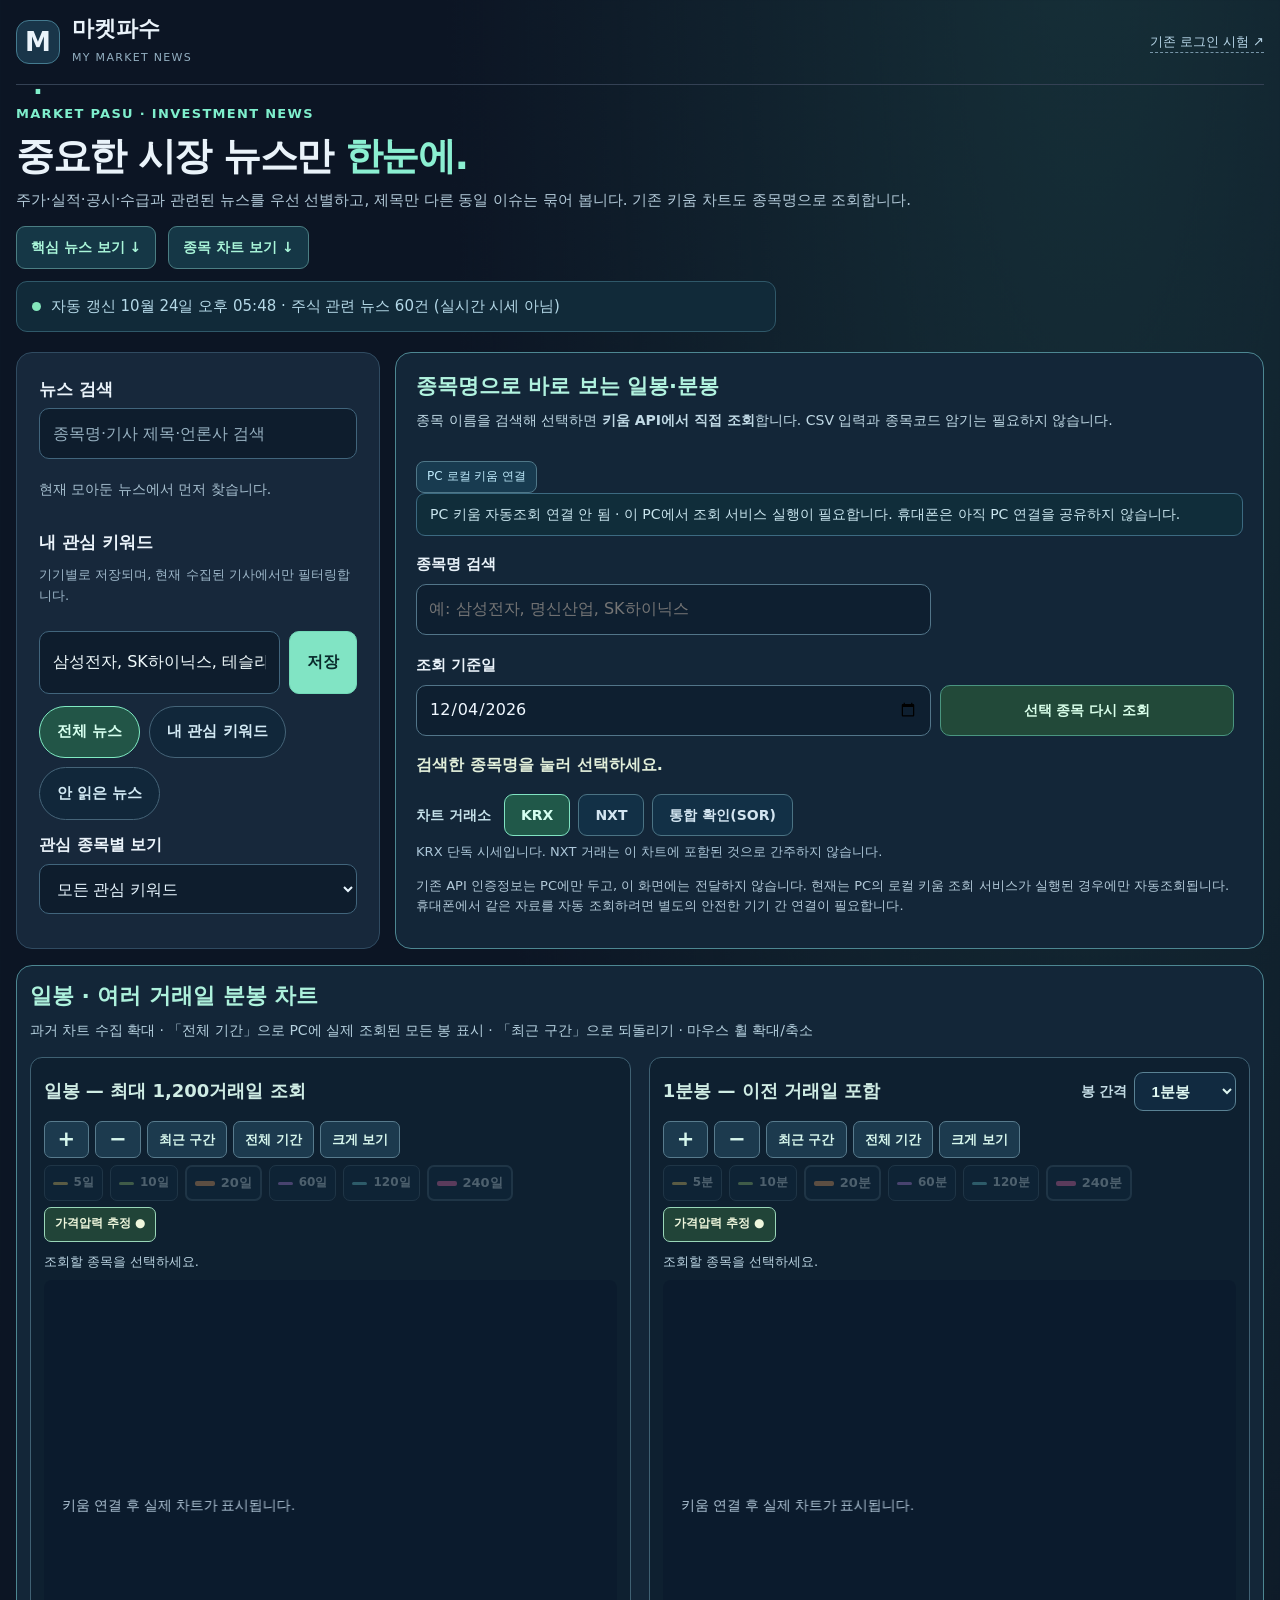
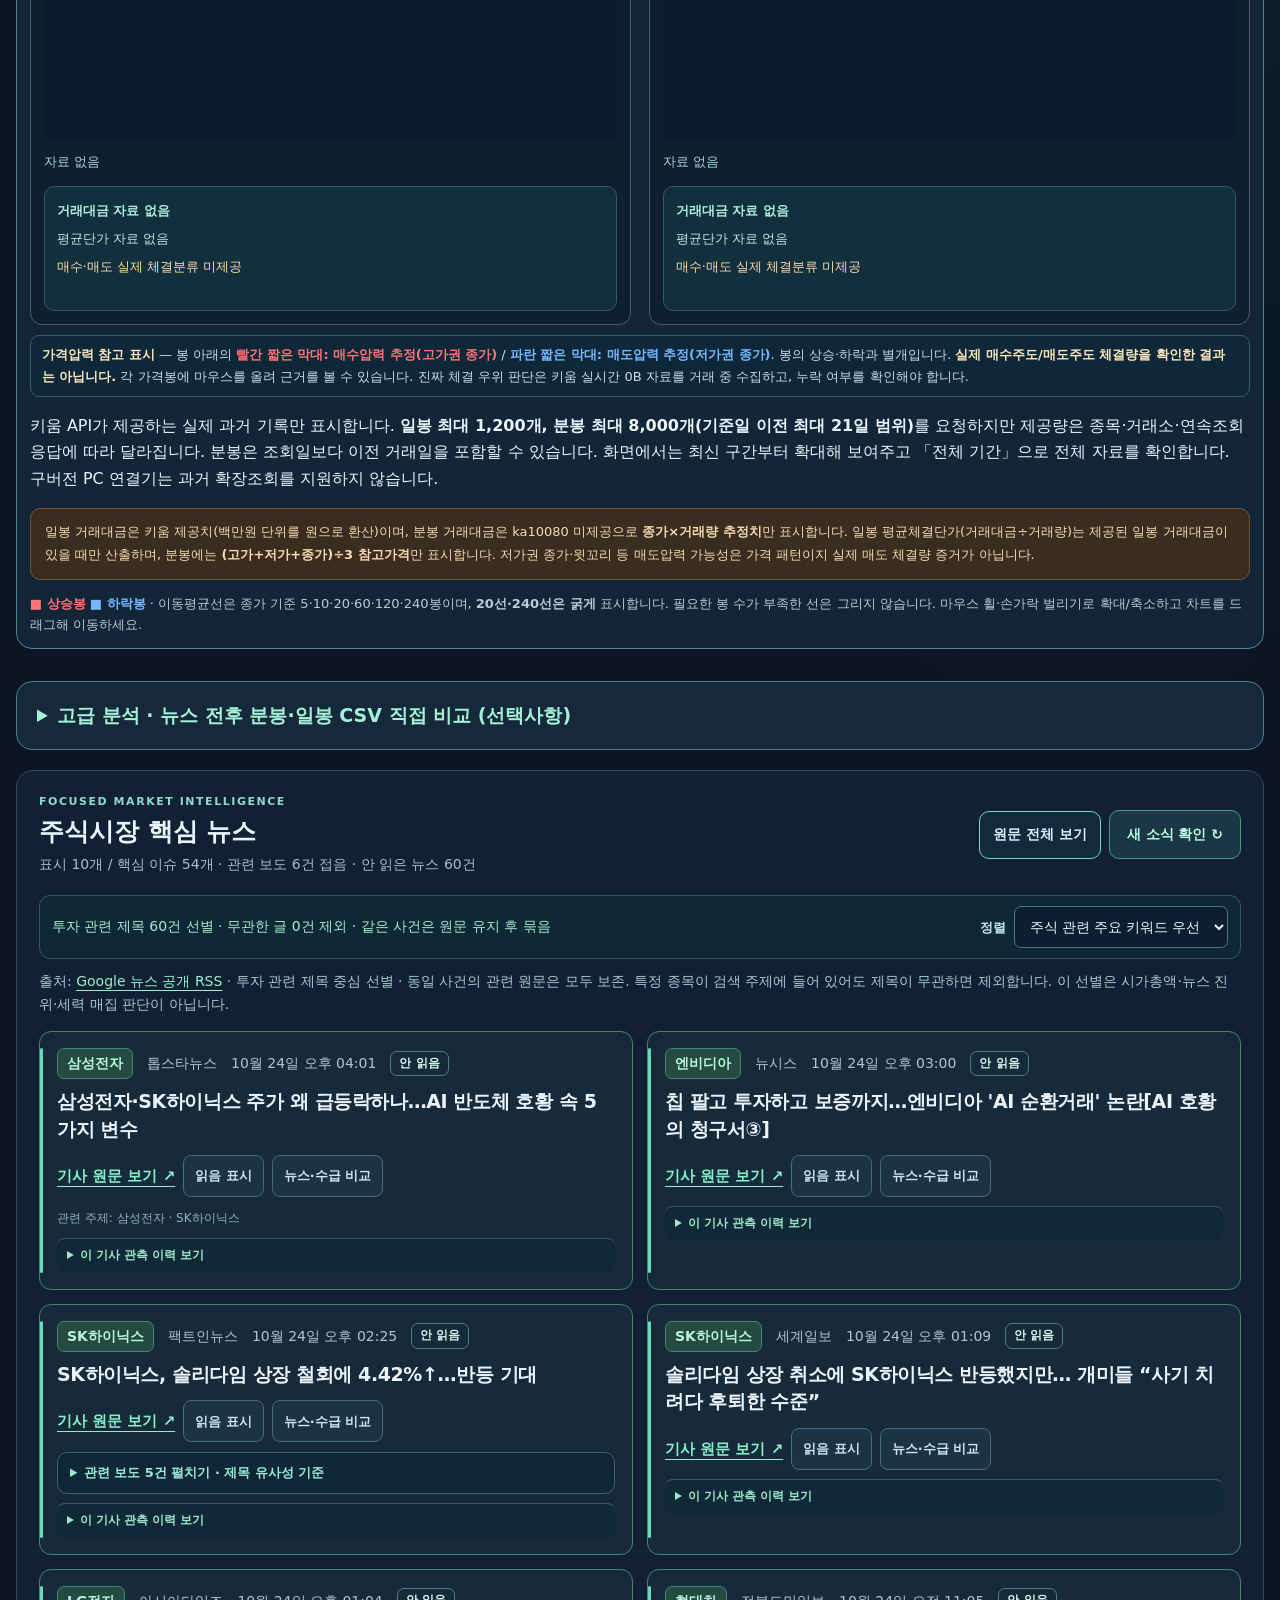
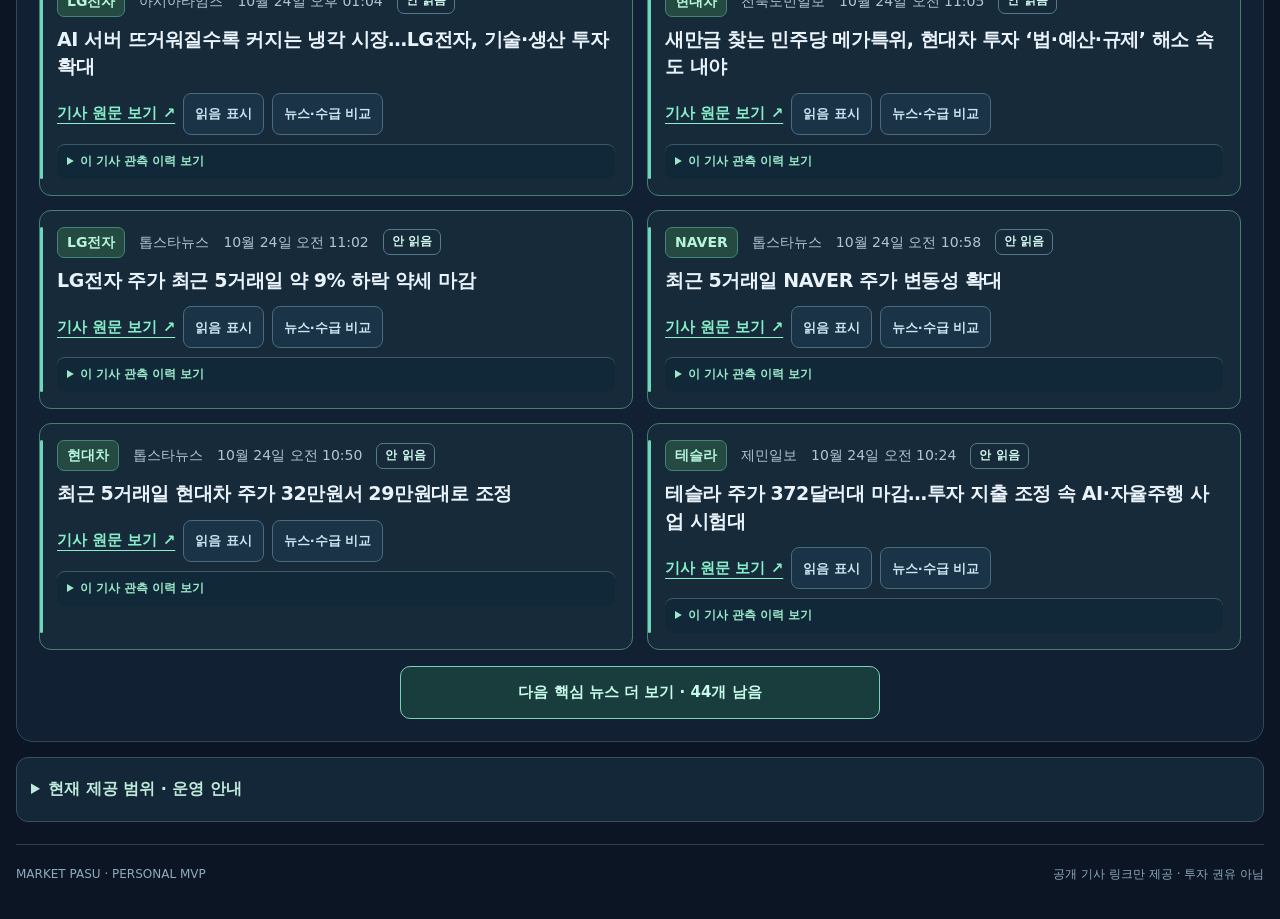
==== commit b117f8dd: "Label full historical range with recent/all buttons, 1200 daily bars and multi-day minute availabili" ====
--- a/market/index.html
+++ b/market/index.html
@@ -69,12 +69,12 @@
     </section>
     <section class="auto-chart-panel charts-wide" aria-label="일봉과 분봉 전체 폭 차트">
       <div class="chart-wide-heading">
-        <div><h2>일봉 · 장중 분봉 차트</h2><p>일봉·분봉 전체 폭 표시 · 확대/축소 · 거래량 및 거래대금 · 평균단가와 가격압력 참고값</p></div>
+        <div><h2>일봉 · 여러 거래일 분봉 차트</h2><p>과거 차트 수집 확대 · 「전체 기간」으로 PC에 실제 조회된 모든 봉 표시 · 「최근 구간」으로 되돌리기 · 마우스 휠 확대/축소</p></div>
       </div>
       <div class="chart-grids">
         <section class="market-chart" id="chart-daily" aria-labelledby="chart-daily-label">
           <div class="chart-head">
-            <h3 id="chart-daily-label">일봉 — 중장기 20~60거래일</h3>
+            <h3 id="chart-daily-label">일봉 — 최대 1,200거래일 조회</h3>
             <div class="chart-buttons">
               <button type="button" class="chart-plus" aria-label="일봉 확대">+</button>
               <button type="button" class="chart-minus" aria-label="일봉 축소">−</button>
@@ -93,7 +93,7 @@
         </section>
         <section class="market-chart" id="chart-minute" aria-labelledby="chart-minute-label">
           <div class="chart-head">
-            <h3 id="chart-minute-label">1분봉 — 조회일 장중 흐름</h3>
+            <h3 id="chart-minute-label">1분봉 — 이전 거래일 포함</h3>
             <label class="minute-period-select" for="chart-minute-period">봉 간격
               <select id="chart-minute-period" aria-label="분봉 시간 간격">
                 <option value="1">1분봉</option><option value="3">3분봉</option>
@@ -120,6 +120,7 @@
         </section>
       </div>
       <p class="chart-pressure-legend"><strong>가격압력 참고 표시</strong> — 봉 아래의 <span class="chart-red">빨간 짧은 막대: 매수압력 추정(고가권 종가)</span> / <span class="chart-blue">파란 짧은 막대: 매도압력 추정(저가권 종가)</span>. 봉의 상승·하락과 별개입니다. <strong>실제 매수주도/매도주도 체결량을 확인한 결과는 아닙니다.</strong> 각 가격봉에 마우스를 올려 근거를 볼 수 있습니다. 진짜 체결 우위 판단은 키움 실시간 0B 자료를 거래 중 수집하고, 누락 여부를 확인해야 합니다.</p>
+      <p class="chart-history-note">키움 API가 제공하는 실제 과거 기록만 표시합니다. <strong>일봉 최대 1,200개, 분봉 최대 8,000개(기준일 이전 최대 21일 범위)</strong>를 요청하지만 제공량은 종목·거래소·연속조회 응답에 따라 달라집니다. 분봉은 조회일보다 이전 거래일을 포함할 수 있습니다. 화면에서는 최신 구간부터 확대해 보여주고 「전체 기간」으로 전체 자료를 확인합니다. 구버전 PC 연결기는 과거 확장조회를 지원하지 않습니다.</p>
       <p class="chart-method-warning">일봉 거래대금은 키움 제공치(백만원 단위를 원으로 환산)이며, 분봉 거래대금은 ka10080 미제공으로 <strong>종가×거래량 추정치</strong>만 표시합니다. 일봉 평균체결단가(거래대금÷거래량)는 제공된 일봉 거래대금이 있을 때만 산출하며, 분봉에는 <strong>(고가+저가+종가)÷3 참고가격</strong>만 표시합니다. 저가권 종가·윗꼬리 등 매도압력 가능성은 가격 패턴이지 실제 매도 체결량 증거가 아닙니다.</p>
       <p class="chart-legend"><span class="chart-red">■ 상승봉</span> <span class="chart-blue">■ 하락봉</span> · 이동평균선은 종가 기준 5·10·20·60·120·240봉이며, <strong>20선·240선은 굵게</strong> 표시합니다. 필요한 봉 수가 부족한 선은 그리지 않습니다. 마우스 휠·손가락 벌리기로 확대/축소하고 차트를 드래그해 이동하세요.</p>
     </section>
--- a/market/market.css
+++ b/market/market.css
@@ -303,3 +303,82 @@
 .chart-pressure-toggle[aria-pressed="false"]{opacity:.65}
 .chart-pressure-legend{margin-top:10px;padding:8px 11px;background:#0f2839;border:1px solid #385c72;border-radius:9px;color:#c2dee8;font-size:13px;line-height:1.7}
 .chart-pressure-legend strong{color:#fbe5ba}
+
+
+/* MarketPasu adaptive workstation layout — 16:10 notebooks and 32/42" screens.
+   Previous 900px / 1640px app max-width rules left unused side gutters.
+   CSS viewport size, not physical monitor inches, determines presentation. */
+html{min-width:280px}
+body{width:100%}
+.app{
+  width:100%;
+  max-width:none;
+  margin:0;
+  padding-inline:clamp(12px,1.25vw,42px);
+}
+.app main{width:100%;min-width:0}
+.app main>*,.chart-grids,.chart-grids>*,.stock-lookup,.controls{min-width:0}
+.app .intro{max-width:none}
+.app .header{width:100%}
+.app .intro>p:not(.eyebrow){max-width:1000px}
+
+/* Laptop 16:10 viewport: full-width work area, with readable side-by-side inputs.
+   This also fixes a 900px cap when Windows display scaling reduces CSS width. */
+@media(min-width:960px){
+ .app main{
+   display:grid;
+   grid-template-columns:minmax(285px,.72fr) minmax(0,1.72fr);
+   align-items:start;
+   gap:clamp(12px,1.2vw,24px);
+ }
+ .app main>.intro{grid-column:1/-1;padding:18px 0 5px}
+ .app main>.controls{grid-column:1;margin:0;align-self:stretch}
+ .app main>.stock-lookup{grid-column:2;align-self:stretch}
+ .app main>.auto-chart-panel.charts-wide{
+   grid-column:1/-1;width:100%;max-width:none;
+   margin:0 0 16px;padding:clamp(12px,1vw,24px);
+ }
+ .app main>.flow-panel,.app main>.feed,.app main>.details{grid-column:1/-1;margin:0}
+ .app main>.details{margin-bottom:22px}
+ .app main>.feed{margin-top:5px}
+ .app main>.stock-lookup .auto-chart-search{grid-template-columns:minmax(0,1.4fr) minmax(138px,.8fr) auto}
+}
+@media(min-width:960px) and (max-width:1199px){
+ /* At intermediate browser zoom, keep charts tall and legible rather than
+    forcing two very narrow panes on the notebook screen. */
+ .charts-wide .chart-grids{grid-template-columns:1fr;gap:14px}
+ .app main>.stock-lookup{padding:14px}
+ .app main>.stock-lookup .auto-chart-search{grid-template-columns:minmax(0,1fr) minmax(120px,.8fr)}
+ .app main>.stock-lookup .auto-chart-search>#chart-refresh{grid-column:1/-1}
+}
+@media(min-width:1200px){
+ .charts-wide .chart-grids{grid-template-columns:repeat(2,minmax(0,1fr));gap:clamp(14px,1.4vw,30px)}
+ .charts-wide .market-chart{padding:clamp(12px,1vw,28px)}
+ .charts-wide .chart-wide-heading h2{font-size:clamp(22px,1.35vw,30px)}
+ .stock-lookup .auto-chart-header h2{font-size:clamp(21px,1.25vw,28px)}
+ .stock-lookup .auto-chart-search{gap:clamp(9px,.7vw,18px)}
+ .market-chart .chart-head h3{font-size:clamp(18px,1.05vw,24px)}
+ .market-chart .chart-status,.market-chart .chart-detail{font-size:clamp(13px,.75vw,16px)}
+ .market-chart .bar-insights p{font-size:clamp(13px,.75vw,17px)}
+}
+@media(min-width:2400px){
+ /* Large desktop screens: leave room for wider plot rather than oversized panels.
+    Notes/search remain scannable; typography grows moderately with viewport. */
+ .app main{grid-template-columns:minmax(420px,.75fr) minmax(0,1.75fr)}
+ .app main>.intro h1{font-size:clamp(36px,1.5vw,53px)}
+ .app main>.controls,.app main>.stock-lookup{padding:clamp(21px,1vw,34px)}
+ .feed-heading h2{font-size:clamp(26px,1.2vw,35px)}
+ .article h3{font-size:clamp(19px,.9vw,25px)}
+ .charts-wide .chart-grids{gap:clamp(24px,1.5vw,42px)}
+ .charts-wide .market-chart .chart-buttons button{min-height:42px}
+}
+@media(min-width:700px) and (max-width:959px){
+ .app{max-width:none;padding-inline:clamp(12px,1.6vw,24px)}
+ .charts-wide .chart-grids{grid-template-columns:1fr;gap:14px}
+ .app main>.controls,.app main>.stock-lookup,.app main>.auto-chart-panel.charts-wide{width:100%}
+}
+@media(max-width:699px){
+ .app{max-width:none;padding-inline:12px}
+ .charts-wide .chart-grids{grid-template-columns:1fr}
+ .app main>.stock-lookup,.app main>.auto-chart-panel.charts-wide{width:100%;min-width:0}
+}
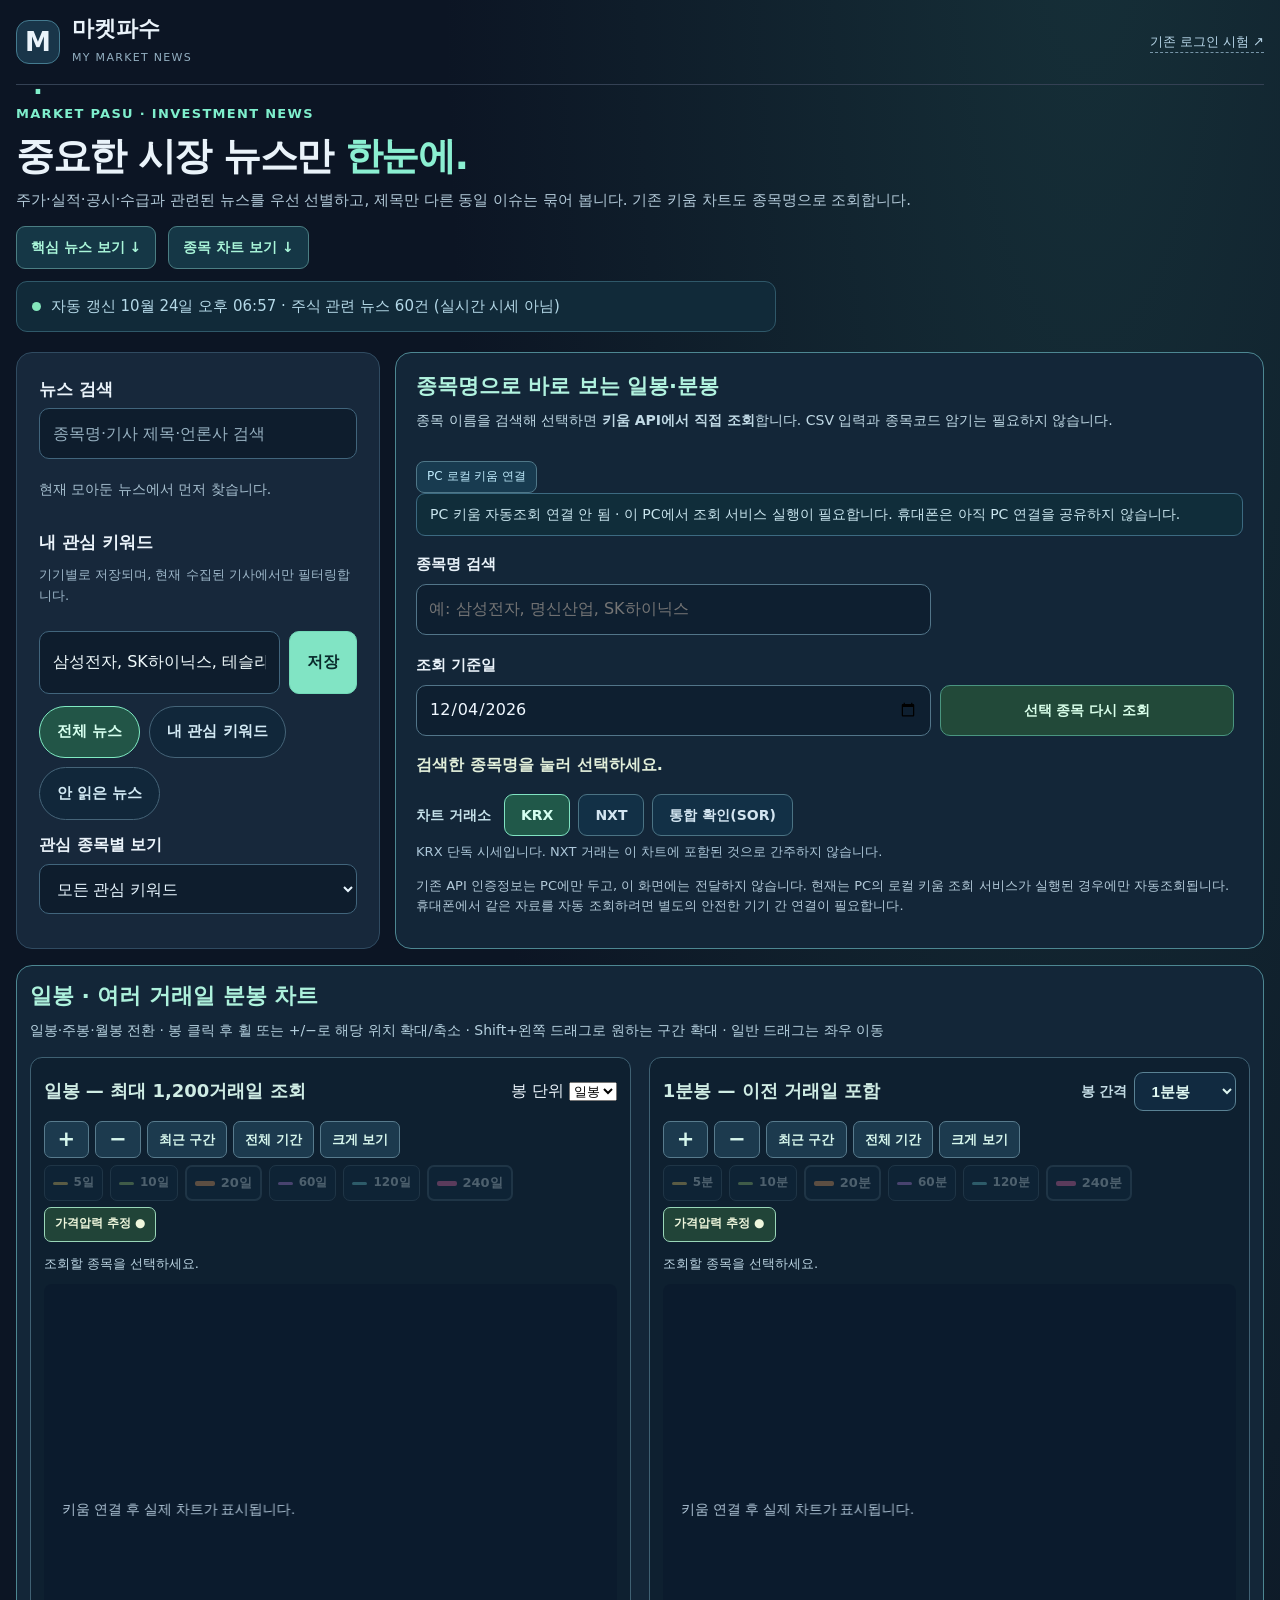
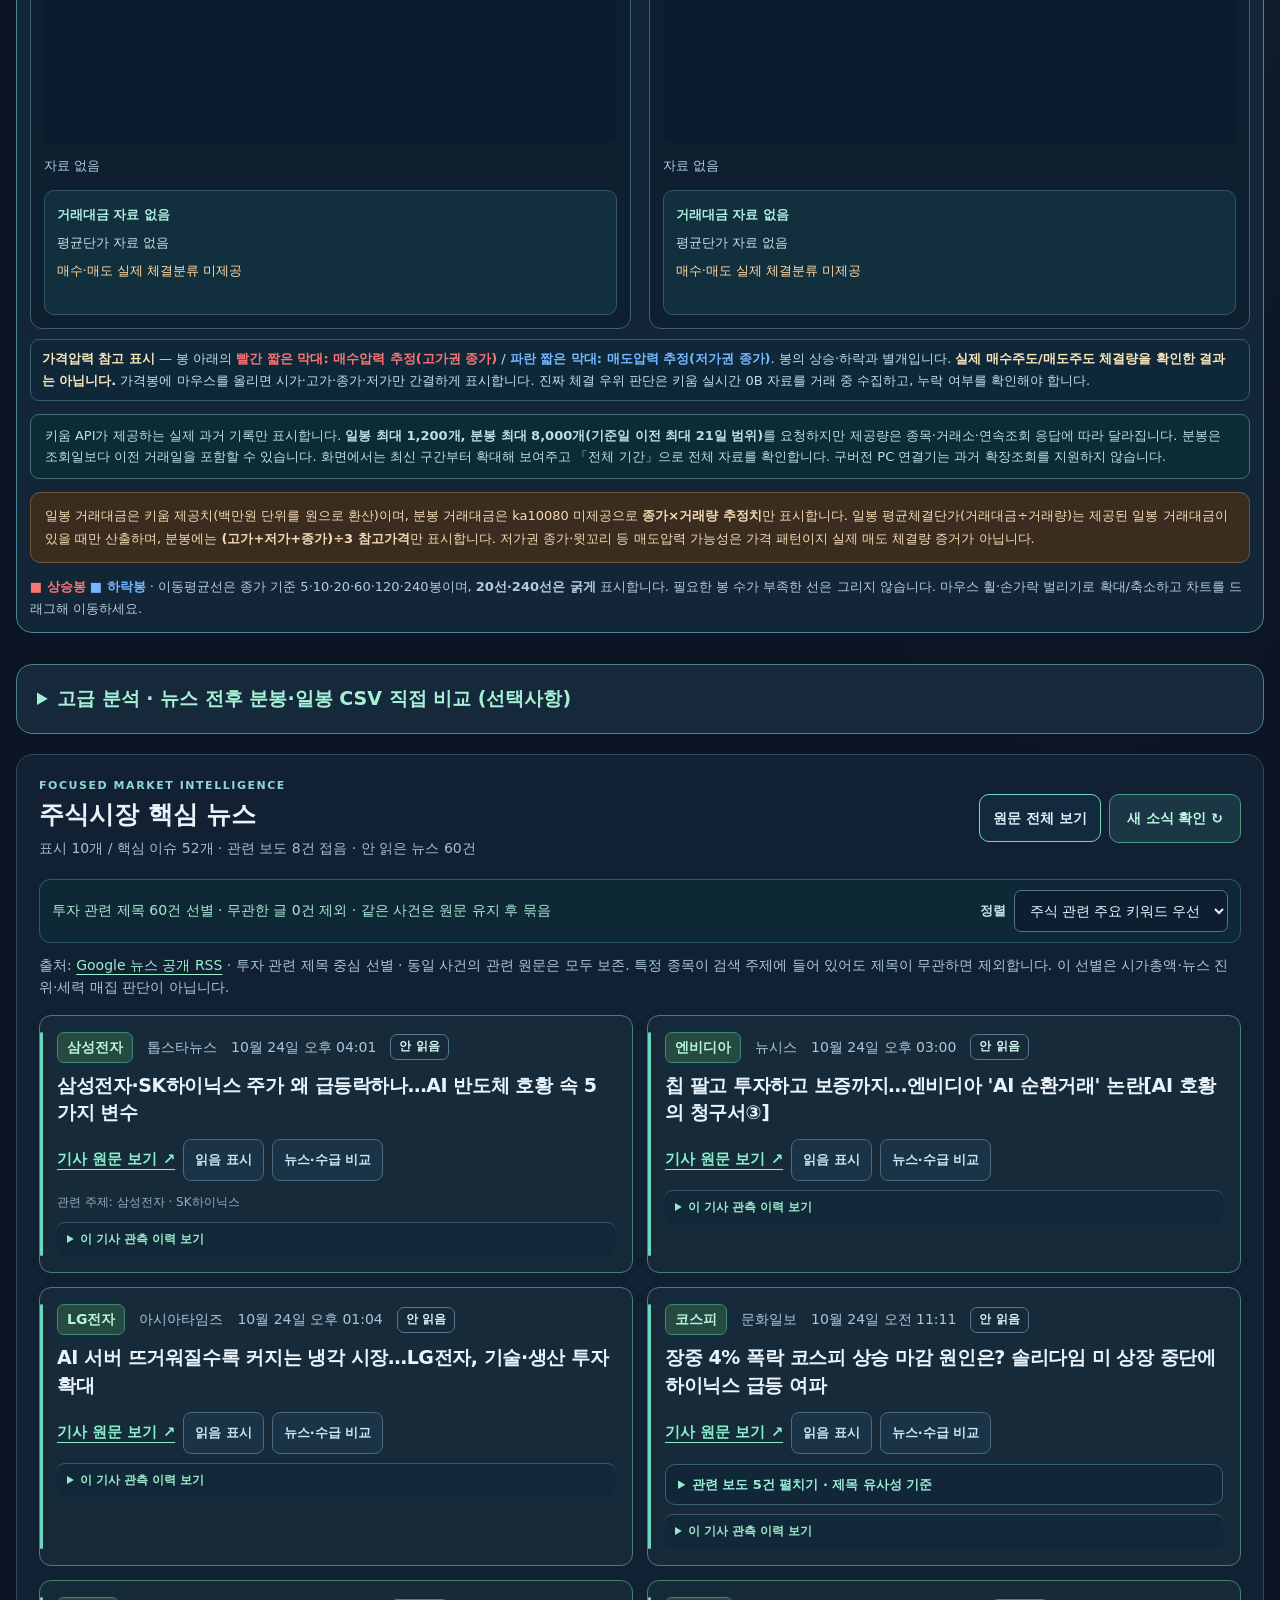
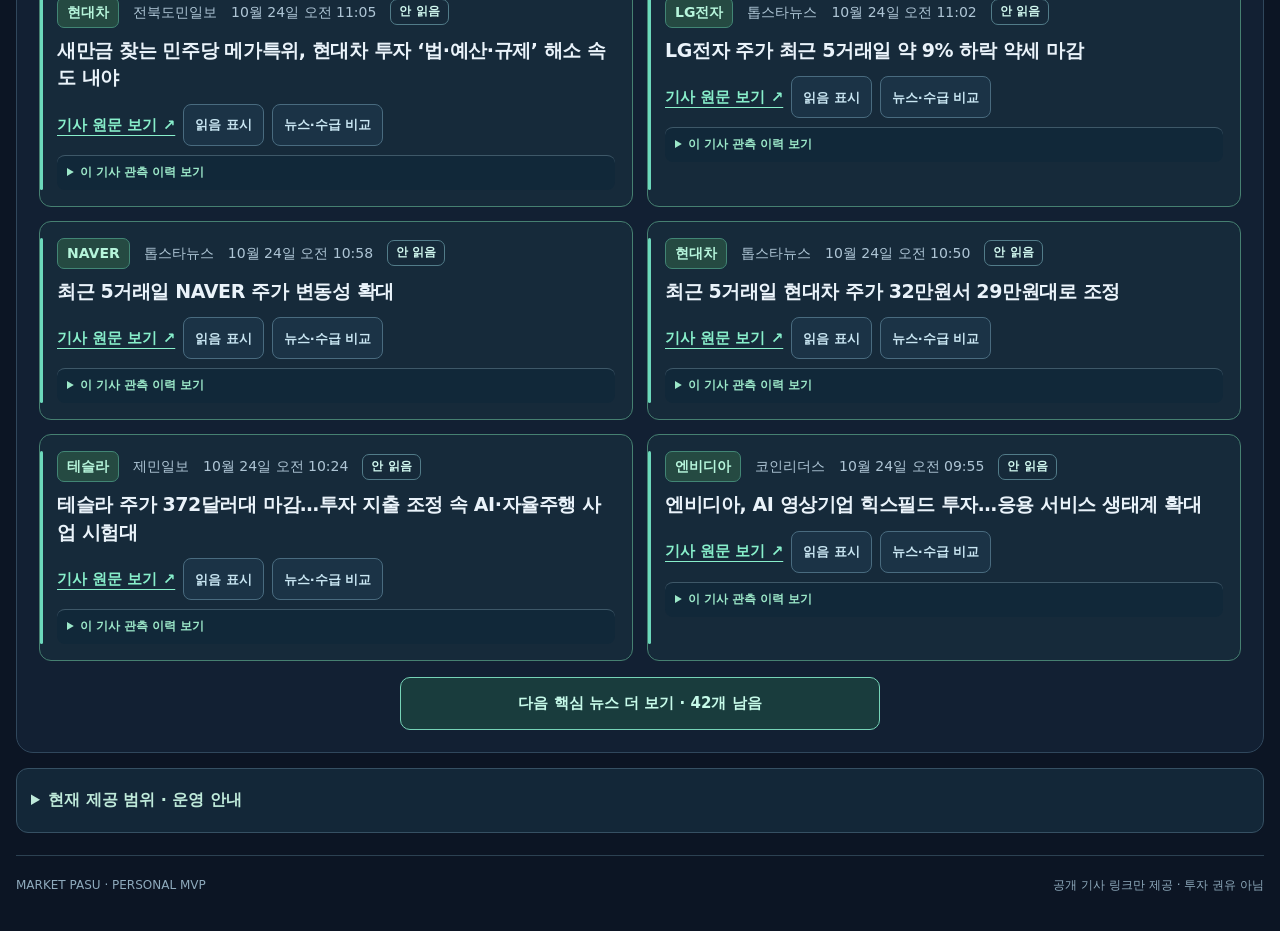
==== commit 51a54590: "Expose day/week/month dropdown and focused click-plus-wheel/Shift-drag zoom instructions" ====
--- a/market/index.html
+++ b/market/index.html
@@ -69,12 +69,19 @@
     </section>
     <section class="auto-chart-panel charts-wide" aria-label="일봉과 분봉 전체 폭 차트">
       <div class="chart-wide-heading">
-        <div><h2>일봉 · 여러 거래일 분봉 차트</h2><p>과거 차트 수집 확대 · 「전체 기간」으로 PC에 실제 조회된 모든 봉 표시 · 「최근 구간」으로 되돌리기 · 마우스 휠 확대/축소</p></div>
+        <div><h2>일봉 · 여러 거래일 분봉 차트</h2><p>일봉·주봉·월봉 전환 · 봉 클릭 후 휠 또는 +/−로 해당 위치 확대/축소 · Shift+왼쪽 드래그로 원하는 구간 확대 · 일반 드래그는 좌우 이동</p></div>
       </div>
       <div class="chart-grids">
         <section class="market-chart" id="chart-daily" aria-labelledby="chart-daily-label">
           <div class="chart-head">
             <h3 id="chart-daily-label">일봉 — 최대 1,200거래일 조회</h3>
+            <label class="daily-period-select" for="chart-daily-period">봉 단위
+              <select id="chart-daily-period" aria-label="일봉 주봉 월봉 선택">
+                <option value="daily">일봉</option>
+                <option value="weekly">주봉</option>
+                <option value="monthly">월봉</option>
+              </select>
+            </label>
             <div class="chart-buttons">
               <button type="button" class="chart-plus" aria-label="일봉 확대">+</button>
               <button type="button" class="chart-minus" aria-label="일봉 축소">−</button>
@@ -119,7 +126,7 @@
           </div>
         </section>
       </div>
-      <p class="chart-pressure-legend"><strong>가격압력 참고 표시</strong> — 봉 아래의 <span class="chart-red">빨간 짧은 막대: 매수압력 추정(고가권 종가)</span> / <span class="chart-blue">파란 짧은 막대: 매도압력 추정(저가권 종가)</span>. 봉의 상승·하락과 별개입니다. <strong>실제 매수주도/매도주도 체결량을 확인한 결과는 아닙니다.</strong> 각 가격봉에 마우스를 올려 근거를 볼 수 있습니다. 진짜 체결 우위 판단은 키움 실시간 0B 자료를 거래 중 수집하고, 누락 여부를 확인해야 합니다.</p>
+      <p class="chart-pressure-legend"><strong>가격압력 참고 표시</strong> — 봉 아래의 <span class="chart-red">빨간 짧은 막대: 매수압력 추정(고가권 종가)</span> / <span class="chart-blue">파란 짧은 막대: 매도압력 추정(저가권 종가)</span>. 봉의 상승·하락과 별개입니다. <strong>실제 매수주도/매도주도 체결량을 확인한 결과는 아닙니다.</strong> 가격봉에 마우스를 올리면 시가·고가·종가·저가만 간결하게 표시합니다. 진짜 체결 우위 판단은 키움 실시간 0B 자료를 거래 중 수집하고, 누락 여부를 확인해야 합니다.</p>
       <p class="chart-history-note">키움 API가 제공하는 실제 과거 기록만 표시합니다. <strong>일봉 최대 1,200개, 분봉 최대 8,000개(기준일 이전 최대 21일 범위)</strong>를 요청하지만 제공량은 종목·거래소·연속조회 응답에 따라 달라집니다. 분봉은 조회일보다 이전 거래일을 포함할 수 있습니다. 화면에서는 최신 구간부터 확대해 보여주고 「전체 기간」으로 전체 자료를 확인합니다. 구버전 PC 연결기는 과거 확장조회를 지원하지 않습니다.</p>
       <p class="chart-method-warning">일봉 거래대금은 키움 제공치(백만원 단위를 원으로 환산)이며, 분봉 거래대금은 ka10080 미제공으로 <strong>종가×거래량 추정치</strong>만 표시합니다. 일봉 평균체결단가(거래대금÷거래량)는 제공된 일봉 거래대금이 있을 때만 산출하며, 분봉에는 <strong>(고가+저가+종가)÷3 참고가격</strong>만 표시합니다. 저가권 종가·윗꼬리 등 매도압력 가능성은 가격 패턴이지 실제 매도 체결량 증거가 아닙니다.</p>
       <p class="chart-legend"><span class="chart-red">■ 상승봉</span> <span class="chart-blue">■ 하락봉</span> · 이동평균선은 종가 기준 5·10·20·60·120·240봉이며, <strong>20선·240선은 굵게</strong> 표시합니다. 필요한 봉 수가 부족한 선은 그리지 않습니다. 마우스 휠·손가락 벌리기로 확대/축소하고 차트를 드래그해 이동하세요.</p>
--- a/market/market.css
+++ b/market/market.css
@@ -382,3 +382,10 @@
  .charts-wide .chart-grids{grid-template-columns:1fr}
  .app main>.stock-lookup,.app main>.auto-chart-panel.charts-wide{width:100%;min-width:0}
 }
+
+/* Historical range awareness and explicit recent/all chart controls */
+.chart-history-note{margin:13px 0;padding:10px 14px;border:1px solid #466d79;border-radius:9px;background:#0b2b35;color:#bfdde6;font-size:13px;line-height:1.65}
+.chart-recent{min-height:37px;border:1px solid #587b8d;background:#1c3a4e;color:#d7f7ed;border-radius:7px;font-size:13px;font-weight:750;padding:7px 11px}
+.chart-recent:hover{border-color:#85ceba}
+.charts-wide .chart-status{line-height:1.8;overflow-wrap:anywhere}
+@media(max-width:699px){.chart-recent{font-size:12px;padding:7px 8px}}
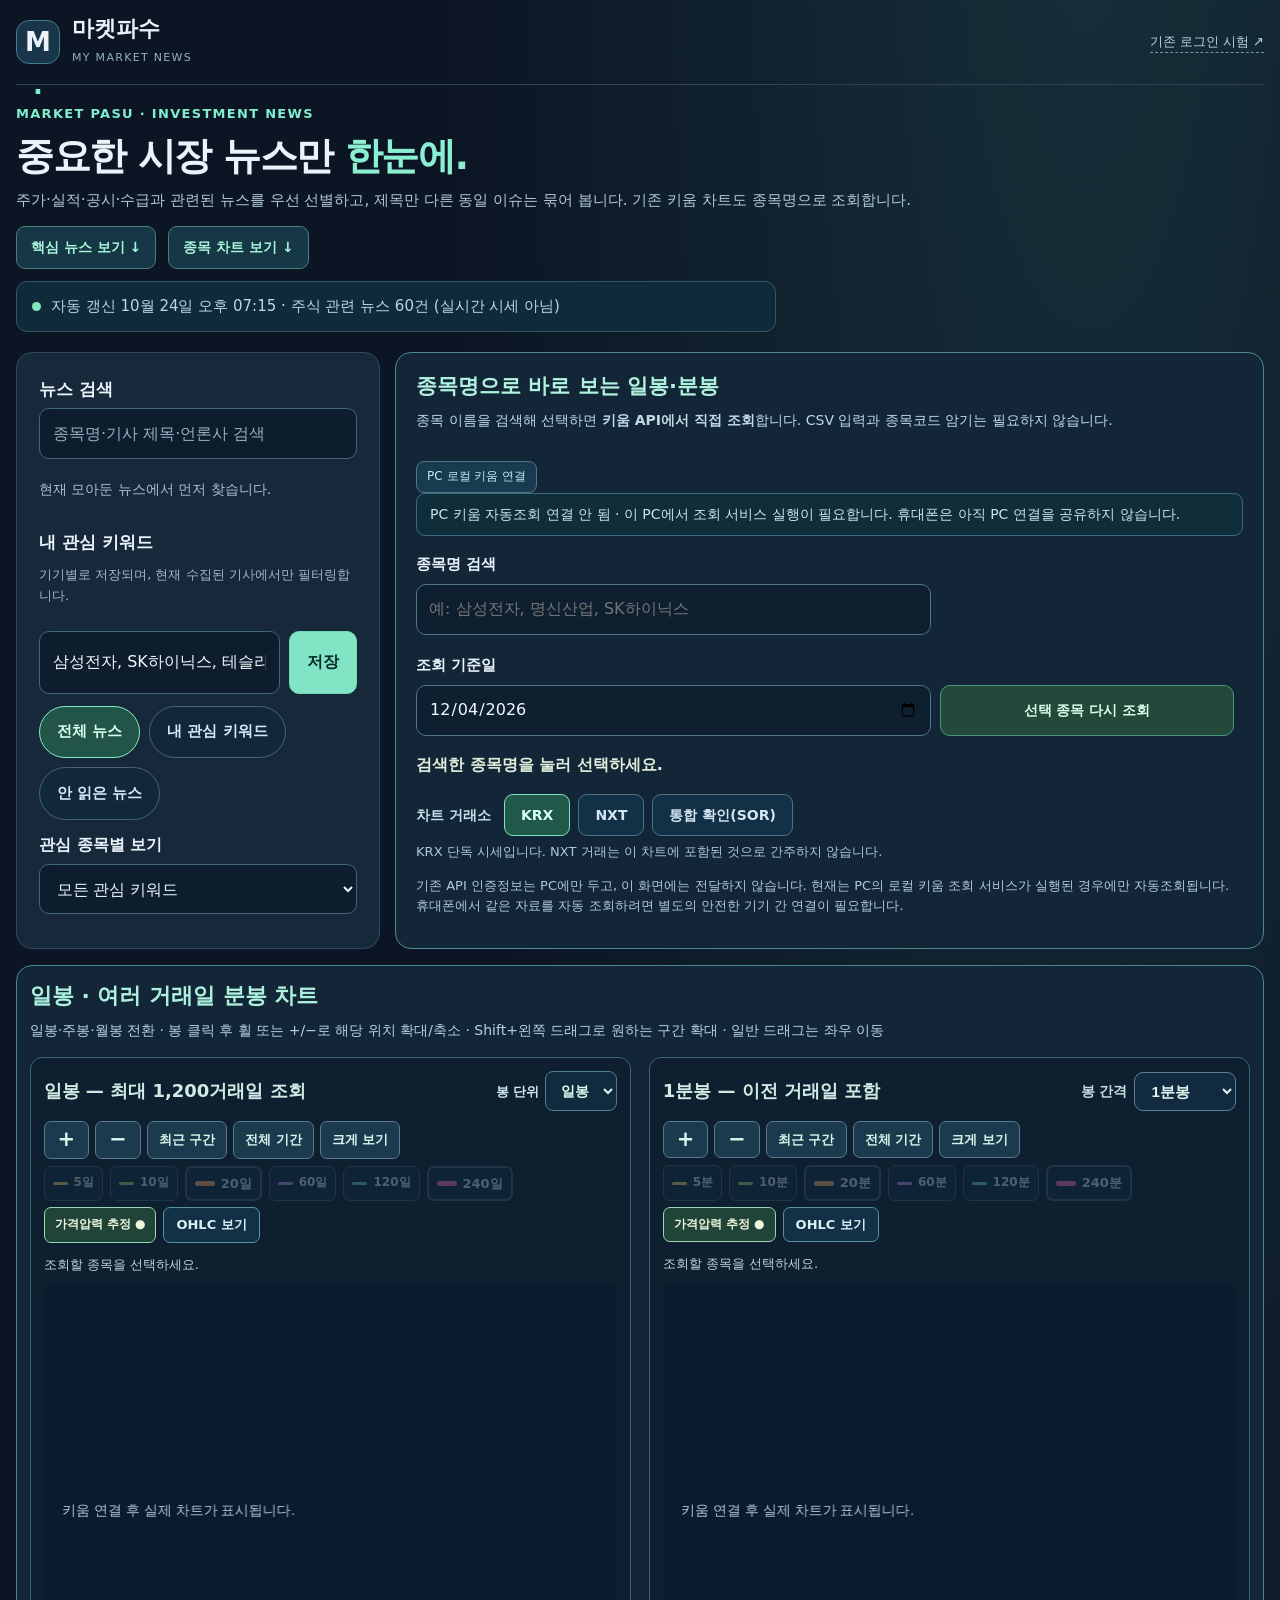
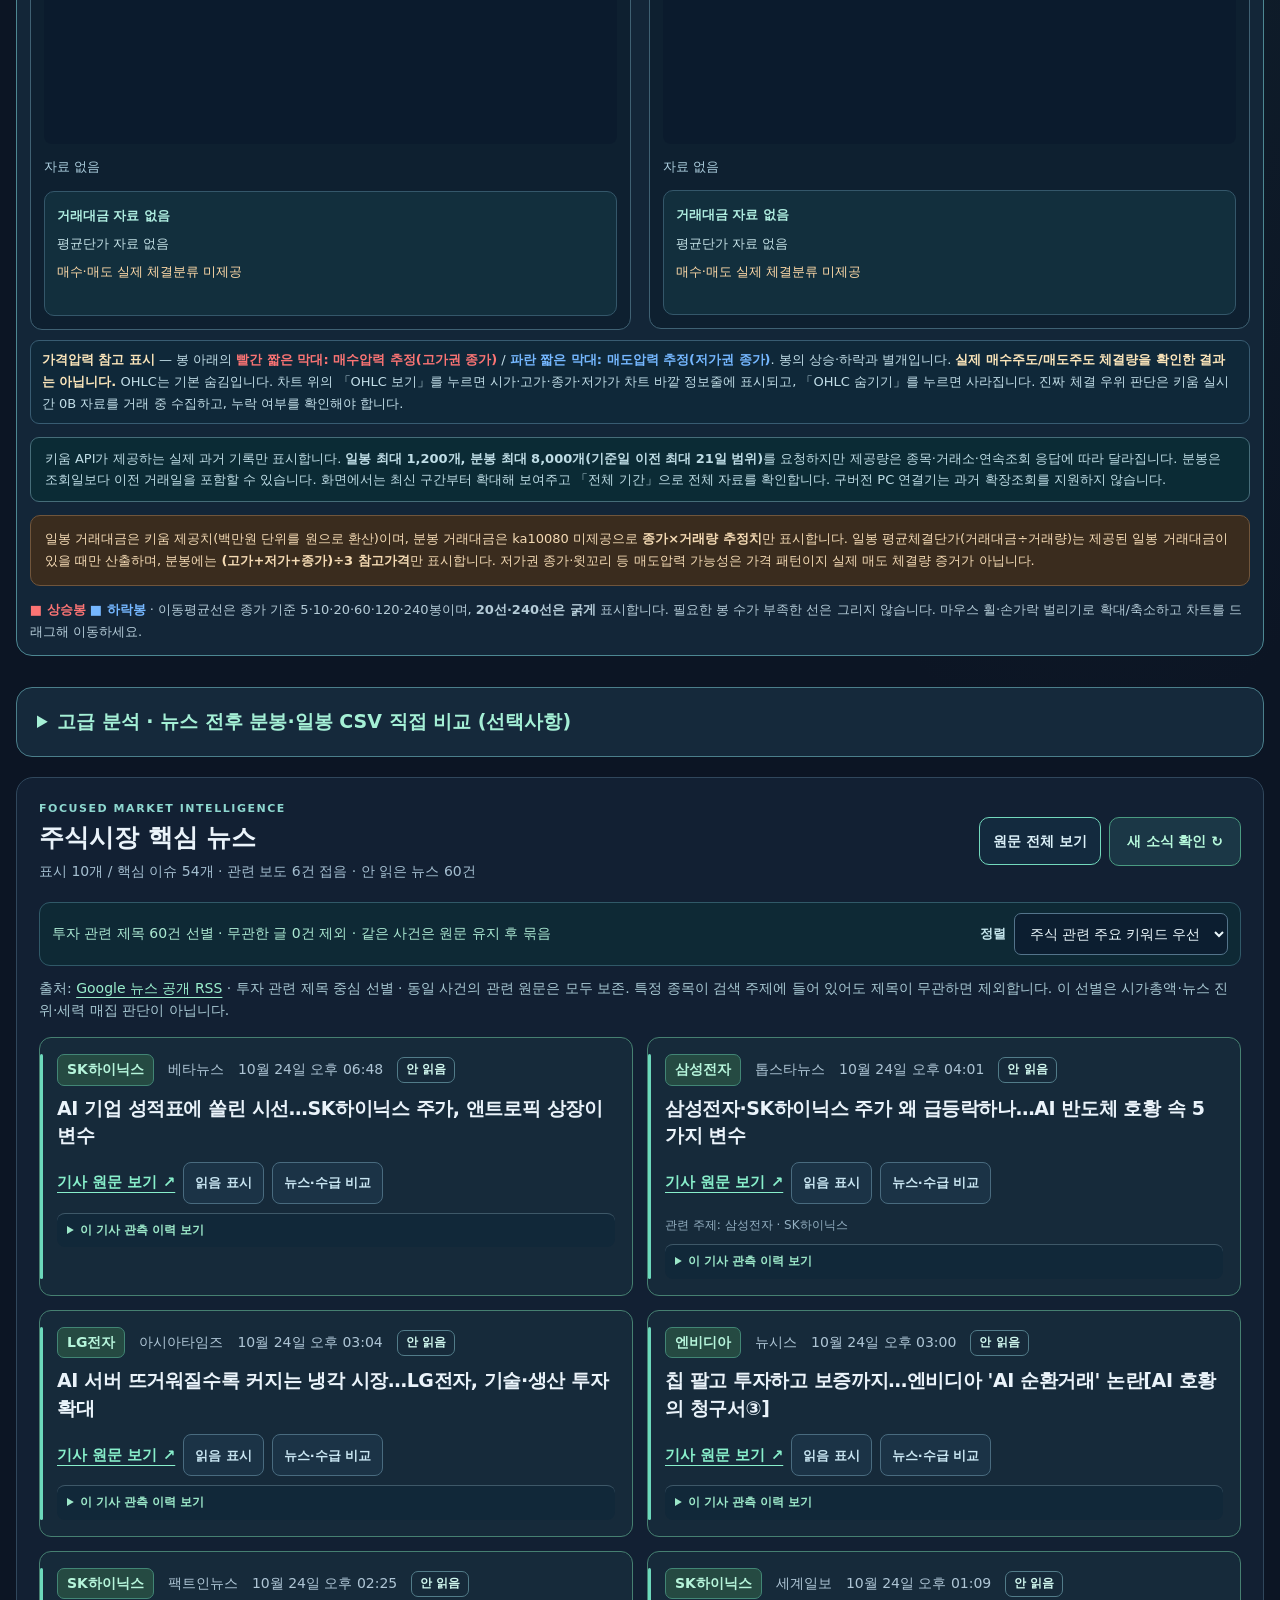
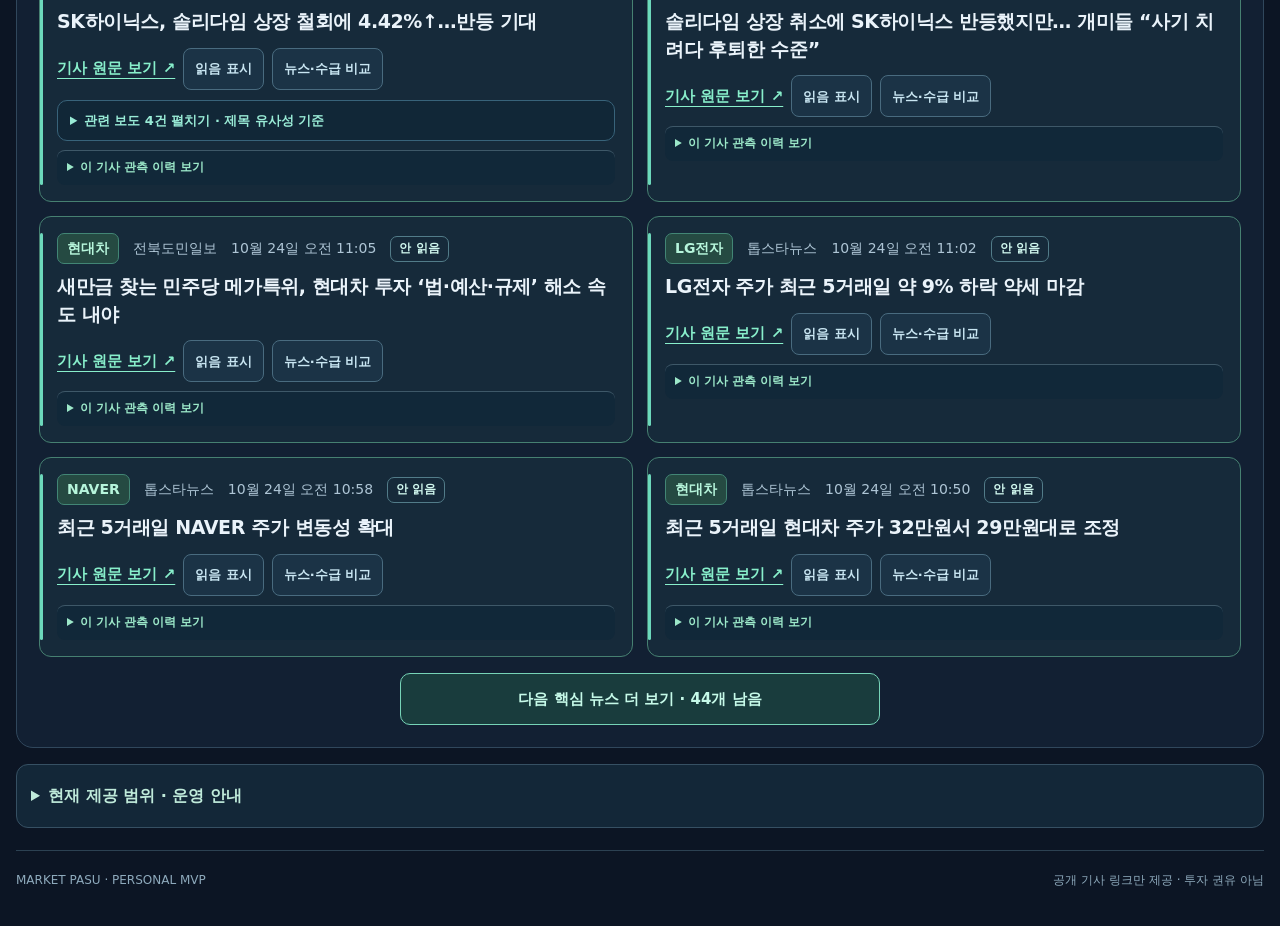
==== commit 156cb0b0: "Explain default-hidden toggle and outside-plot OHLC info strip" ====
--- a/market/index.html
+++ b/market/index.html
@@ -126,7 +126,7 @@
           </div>
         </section>
       </div>
-      <p class="chart-pressure-legend"><strong>가격압력 참고 표시</strong> — 봉 아래의 <span class="chart-red">빨간 짧은 막대: 매수압력 추정(고가권 종가)</span> / <span class="chart-blue">파란 짧은 막대: 매도압력 추정(저가권 종가)</span>. 봉의 상승·하락과 별개입니다. <strong>실제 매수주도/매도주도 체결량을 확인한 결과는 아닙니다.</strong> 가격봉에 마우스를 올리면 시가·고가·종가·저가만 간결하게 표시합니다. 진짜 체결 우위 판단은 키움 실시간 0B 자료를 거래 중 수집하고, 누락 여부를 확인해야 합니다.</p>
+      <p class="chart-pressure-legend"><strong>가격압력 참고 표시</strong> — 봉 아래의 <span class="chart-red">빨간 짧은 막대: 매수압력 추정(고가권 종가)</span> / <span class="chart-blue">파란 짧은 막대: 매도압력 추정(저가권 종가)</span>. 봉의 상승·하락과 별개입니다. <strong>실제 매수주도/매도주도 체결량을 확인한 결과는 아닙니다.</strong> OHLC는 기본 숨김입니다. 차트 위의 「OHLC 보기」를 누르면 시가·고가·종가·저가가 차트 바깥 정보줄에 표시되고, 「OHLC 숨기기」를 누르면 사라집니다. 진짜 체결 우위 판단은 키움 실시간 0B 자료를 거래 중 수집하고, 누락 여부를 확인해야 합니다.</p>
       <p class="chart-history-note">키움 API가 제공하는 실제 과거 기록만 표시합니다. <strong>일봉 최대 1,200개, 분봉 최대 8,000개(기준일 이전 최대 21일 범위)</strong>를 요청하지만 제공량은 종목·거래소·연속조회 응답에 따라 달라집니다. 분봉은 조회일보다 이전 거래일을 포함할 수 있습니다. 화면에서는 최신 구간부터 확대해 보여주고 「전체 기간」으로 전체 자료를 확인합니다. 구버전 PC 연결기는 과거 확장조회를 지원하지 않습니다.</p>
       <p class="chart-method-warning">일봉 거래대금은 키움 제공치(백만원 단위를 원으로 환산)이며, 분봉 거래대금은 ka10080 미제공으로 <strong>종가×거래량 추정치</strong>만 표시합니다. 일봉 평균체결단가(거래대금÷거래량)는 제공된 일봉 거래대금이 있을 때만 산출하며, 분봉에는 <strong>(고가+저가+종가)÷3 참고가격</strong>만 표시합니다. 저가권 종가·윗꼬리 등 매도압력 가능성은 가격 패턴이지 실제 매도 체결량 증거가 아닙니다.</p>
       <p class="chart-legend"><span class="chart-red">■ 상승봉</span> <span class="chart-blue">■ 하락봉</span> · 이동평균선은 종가 기준 5·10·20·60·120·240봉이며, <strong>20선·240선은 굵게</strong> 표시합니다. 필요한 봉 수가 부족한 선은 그리지 않습니다. 마우스 휠·손가락 벌리기로 확대/축소하고 차트를 드래그해 이동하세요.</p>
--- a/market/market.css
+++ b/market/market.css
@@ -389,3 +389,41 @@
 .chart-recent:hover{border-color:#85ceba}
 .charts-wide .chart-status{line-height:1.8;overflow-wrap:anywhere}
 @media(max-width:699px){.chart-recent{font-size:12px;padding:7px 8px}}
+
+
+/* Compact four-value OHLC hover, chart click focus, shift-drag range zoom. */
+.daily-period-select{display:flex;align-items:center;gap:6px;color:#d0e9ec;font-size:13px;font-weight:800}
+.daily-period-select select{background:#112b3e;color:#defaef;border:1px solid #517d8f;border-radius:8px;min-height:40px;padding:7px 11px;font-size:14px;font-weight:800}
+.chart-hover-tooltip.is-ohlc{min-width:178px;max-width:240px;gap:5px;padding:9px 11px}
+.chart-hover-tooltip.is-ohlc .chart-hover-time{font-size:12px}
+.chart-ohlc-grid{display:grid;grid-template-columns:repeat(2,minmax(0,1fr));gap:7px 11px}
+.chart-ohlc-cell{display:flex;flex-direction:column;gap:1px;font-variant-numeric:tabular-nums}
+.chart-ohlc-cell span{font-size:11px;color:#a9c4d2;font-weight:700}
+.chart-ohlc-cell b{font-size:14px;color:#f7faf9;white-space:nowrap}
+.chart-focus-guide{position:absolute;pointer-events:none;z-index:4;border-left:2px solid #89e9b6;width:0;opacity:.8}
+.chart-focus-guide[hidden],.chart-range-selection[hidden]{display:none!important}
+.chart-range-selection{position:absolute;z-index:3;pointer-events:none;background:rgba(105,216,187,.18);border:1px solid #8ae9c7;border-radius:3px}
+.charts-wide .chart-area canvas{cursor:crosshair}
+@media(max-width:699px){.daily-period-select{width:100%;justify-content:flex-start}.chart-ohlc-cell b{font-size:13px}}
+
+
+/* Opt-in OHLC occupies its own thin line ABOVE the chart: never hides candles. */
+.chart-ohlc-toggle{display:inline-flex;align-items:center;justify-content:center;
+ min-height:35px;padding:6px 12px;border:1px solid #5793a0;border-radius:7px;
+ background:#123146;color:#d8eff5;font-size:13px;font-weight:850}
+.chart-ohlc-toggle[aria-pressed="true"]{background:#28584a;color:#e7fff3;border-color:#87d9b6}
+.chart-ohlc-toggle:hover{border-color:#b1e7dc}
+.chart-ohlc-strip{display:flex;align-items:center;gap:clamp(8px,1.2vw,24px);
+ flex-wrap:wrap;margin:5px 0 9px;padding:8px 12px;
+ background:#102b39;border:1px solid #416d76;border-radius:8px;
+ font-size:13px;line-height:1.45;min-height:43px}
+.chart-ohlc-strip[hidden]{display:none!important}
+.chart-ohlc-date{color:#bad3df;min-width:145px;font-size:12px;font-variant-numeric:tabular-nums}
+.chart-ohlc-inline-cell{display:inline-flex;align-items:baseline;gap:6px}
+.chart-ohlc-inline-cell>span{font-size:12px;color:#9dc4d2;font-weight:700}
+.chart-ohlc-inline-cell strong{font-size:14px;color:#f5faf9;font-weight:850;font-variant-numeric:tabular-nums}
+@media(max-width:699px){
+ .chart-ohlc-strip{gap:7px 12px;padding:8px}
+ .chart-ohlc-date{flex:1 0 100%;min-width:0}
+ .chart-ohlc-inline-cell strong{font-size:13px}
+}
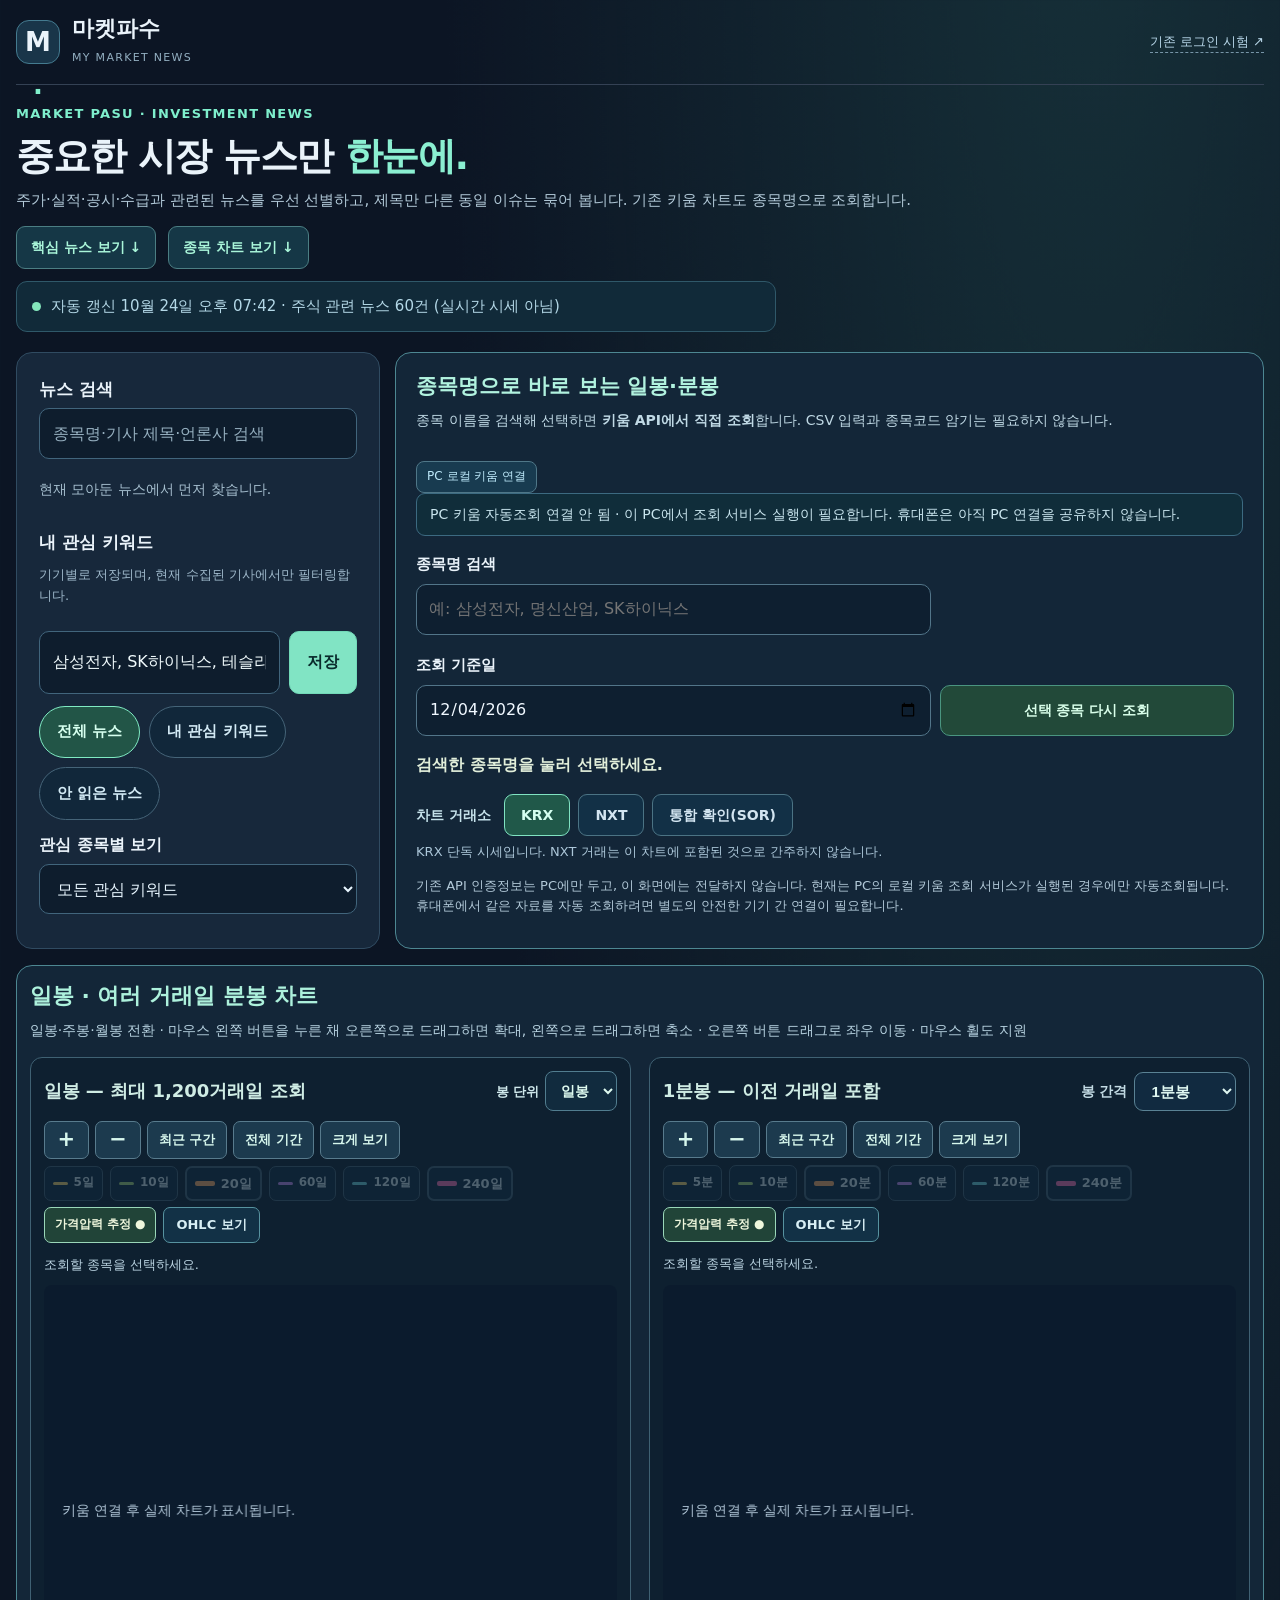
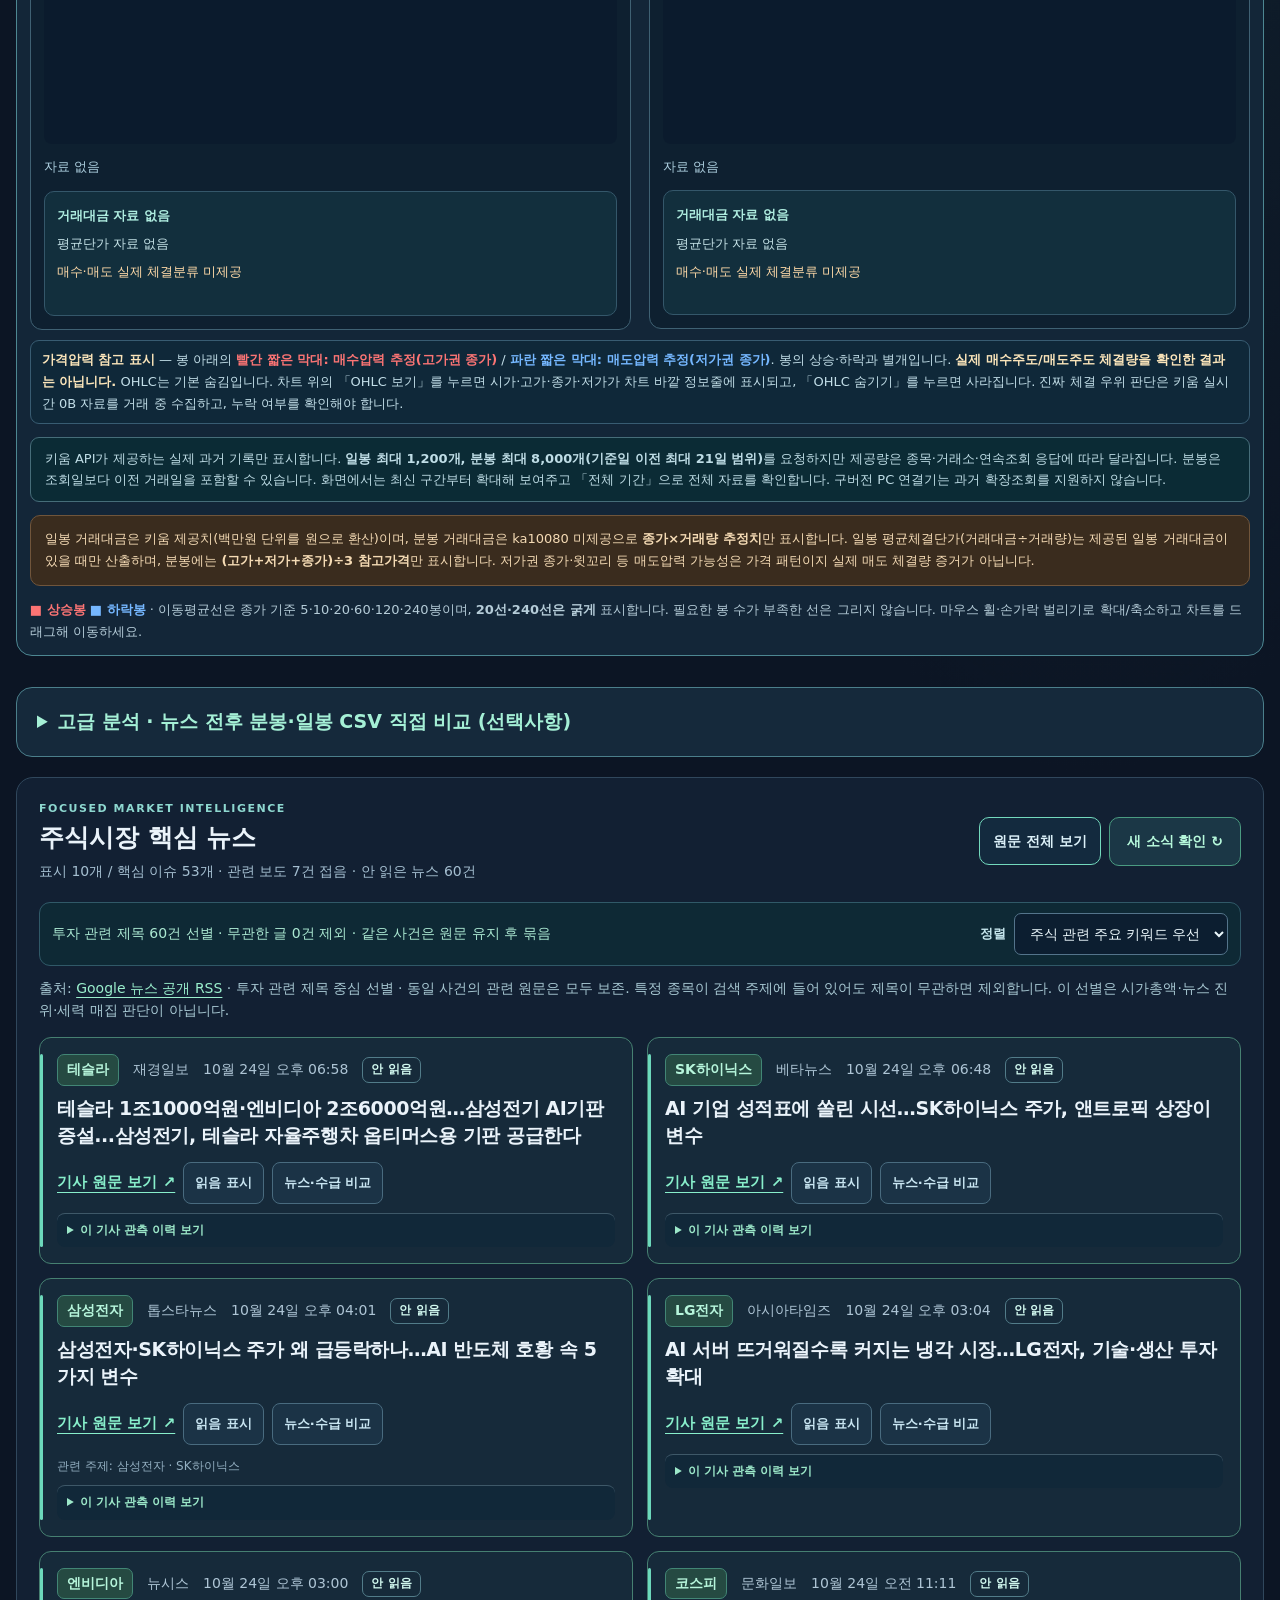
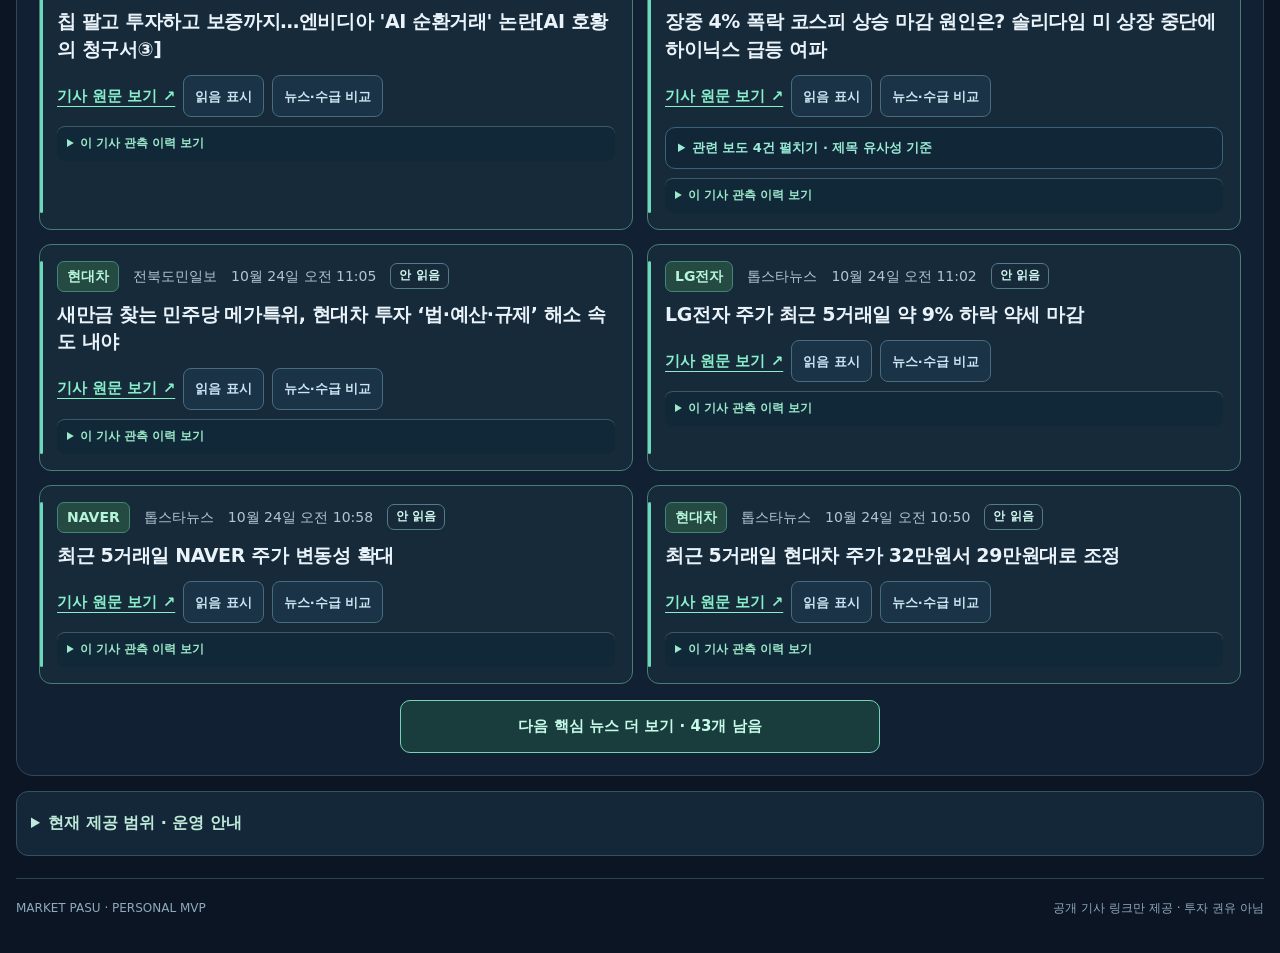
==== commit 7f743893: "Explain keyboard-free left-drag zoom-in/out and right-drag chart panning directly above plots" ====
--- a/market/index.html
+++ b/market/index.html
@@ -69,7 +69,7 @@
     </section>
     <section class="auto-chart-panel charts-wide" aria-label="일봉과 분봉 전체 폭 차트">
       <div class="chart-wide-heading">
-        <div><h2>일봉 · 여러 거래일 분봉 차트</h2><p>일봉·주봉·월봉 전환 · 봉 클릭 후 휠 또는 +/−로 해당 위치 확대/축소 · Shift+왼쪽 드래그로 원하는 구간 확대 · 일반 드래그는 좌우 이동</p></div>
+        <div><h2>일봉 · 여러 거래일 분봉 차트</h2><p>일봉·주봉·월봉 전환 · 마우스 왼쪽 버튼을 누른 채 오른쪽으로 드래그하면 확대, 왼쪽으로 드래그하면 축소 · 오른쪽 버튼 드래그로 좌우 이동 · 마우스 휠도 지원</p></div>
       </div>
       <div class="chart-grids">
         <section class="market-chart" id="chart-daily" aria-labelledby="chart-daily-label">
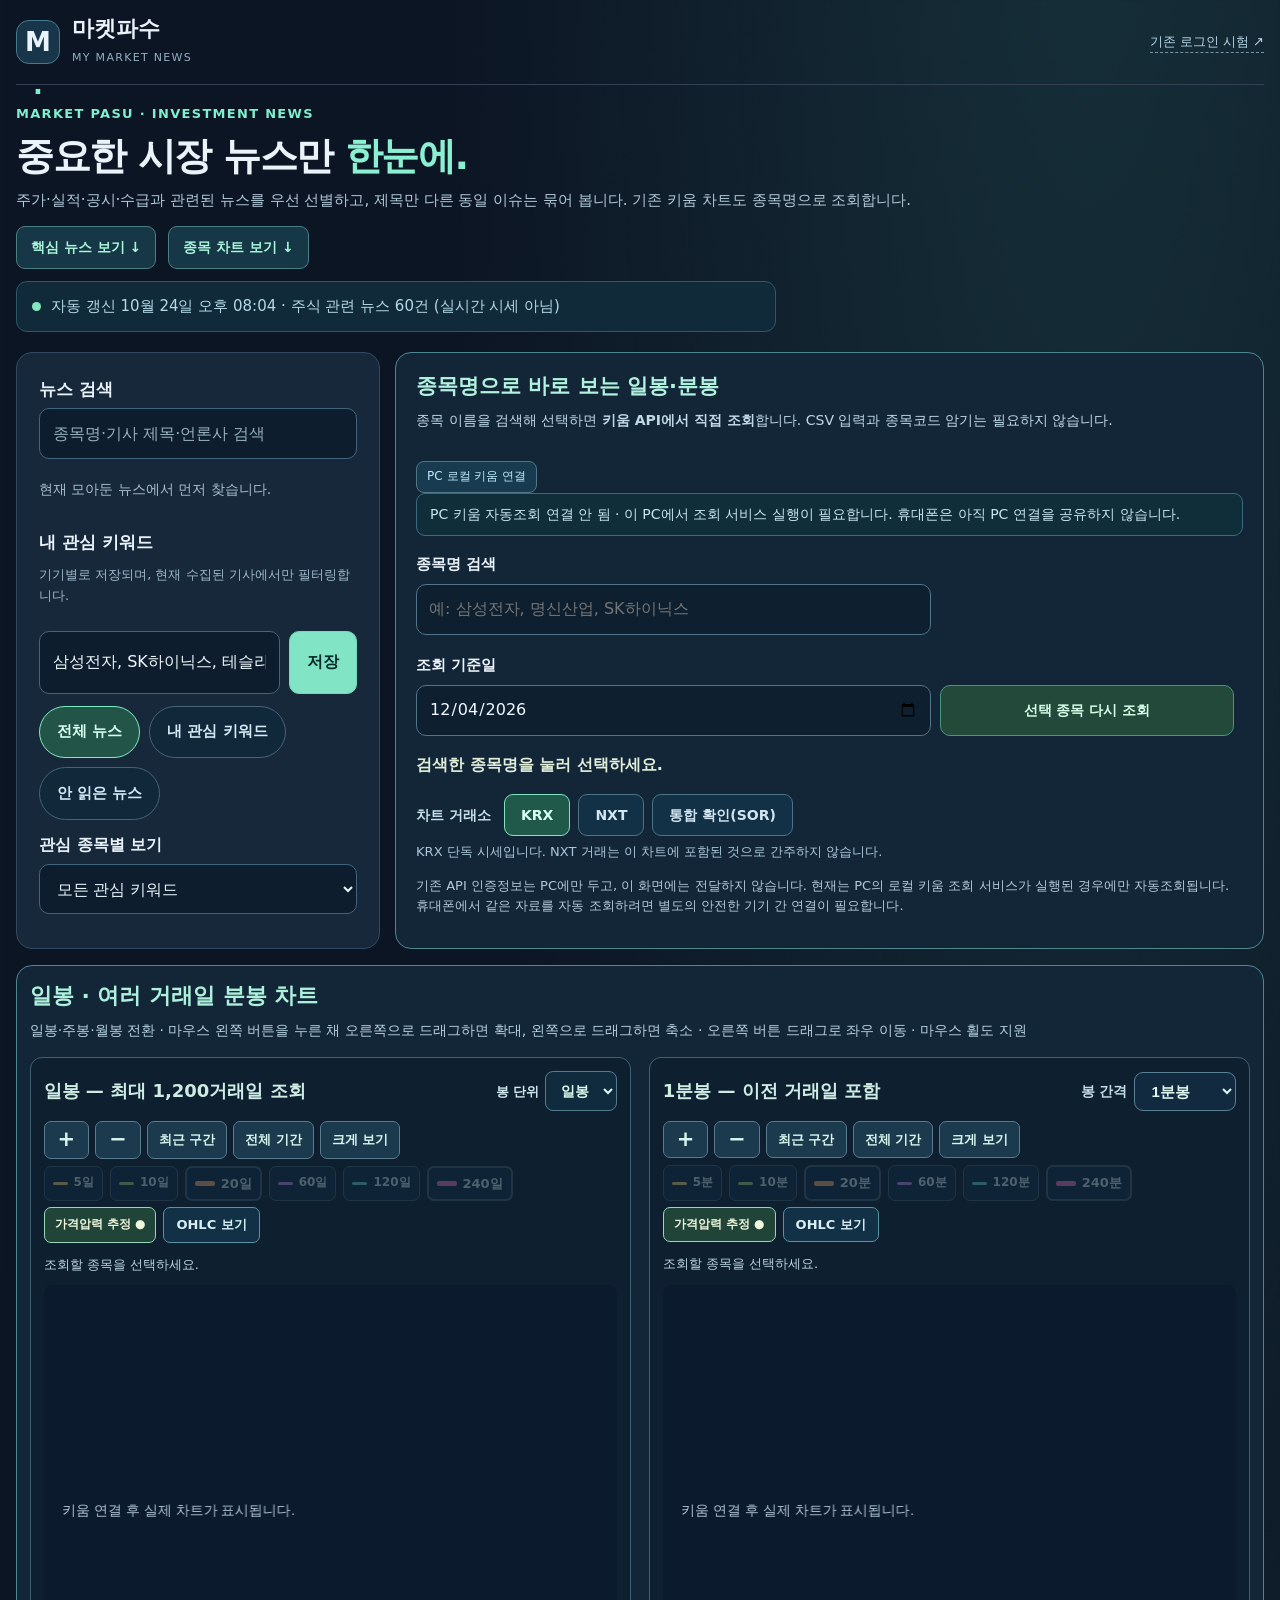
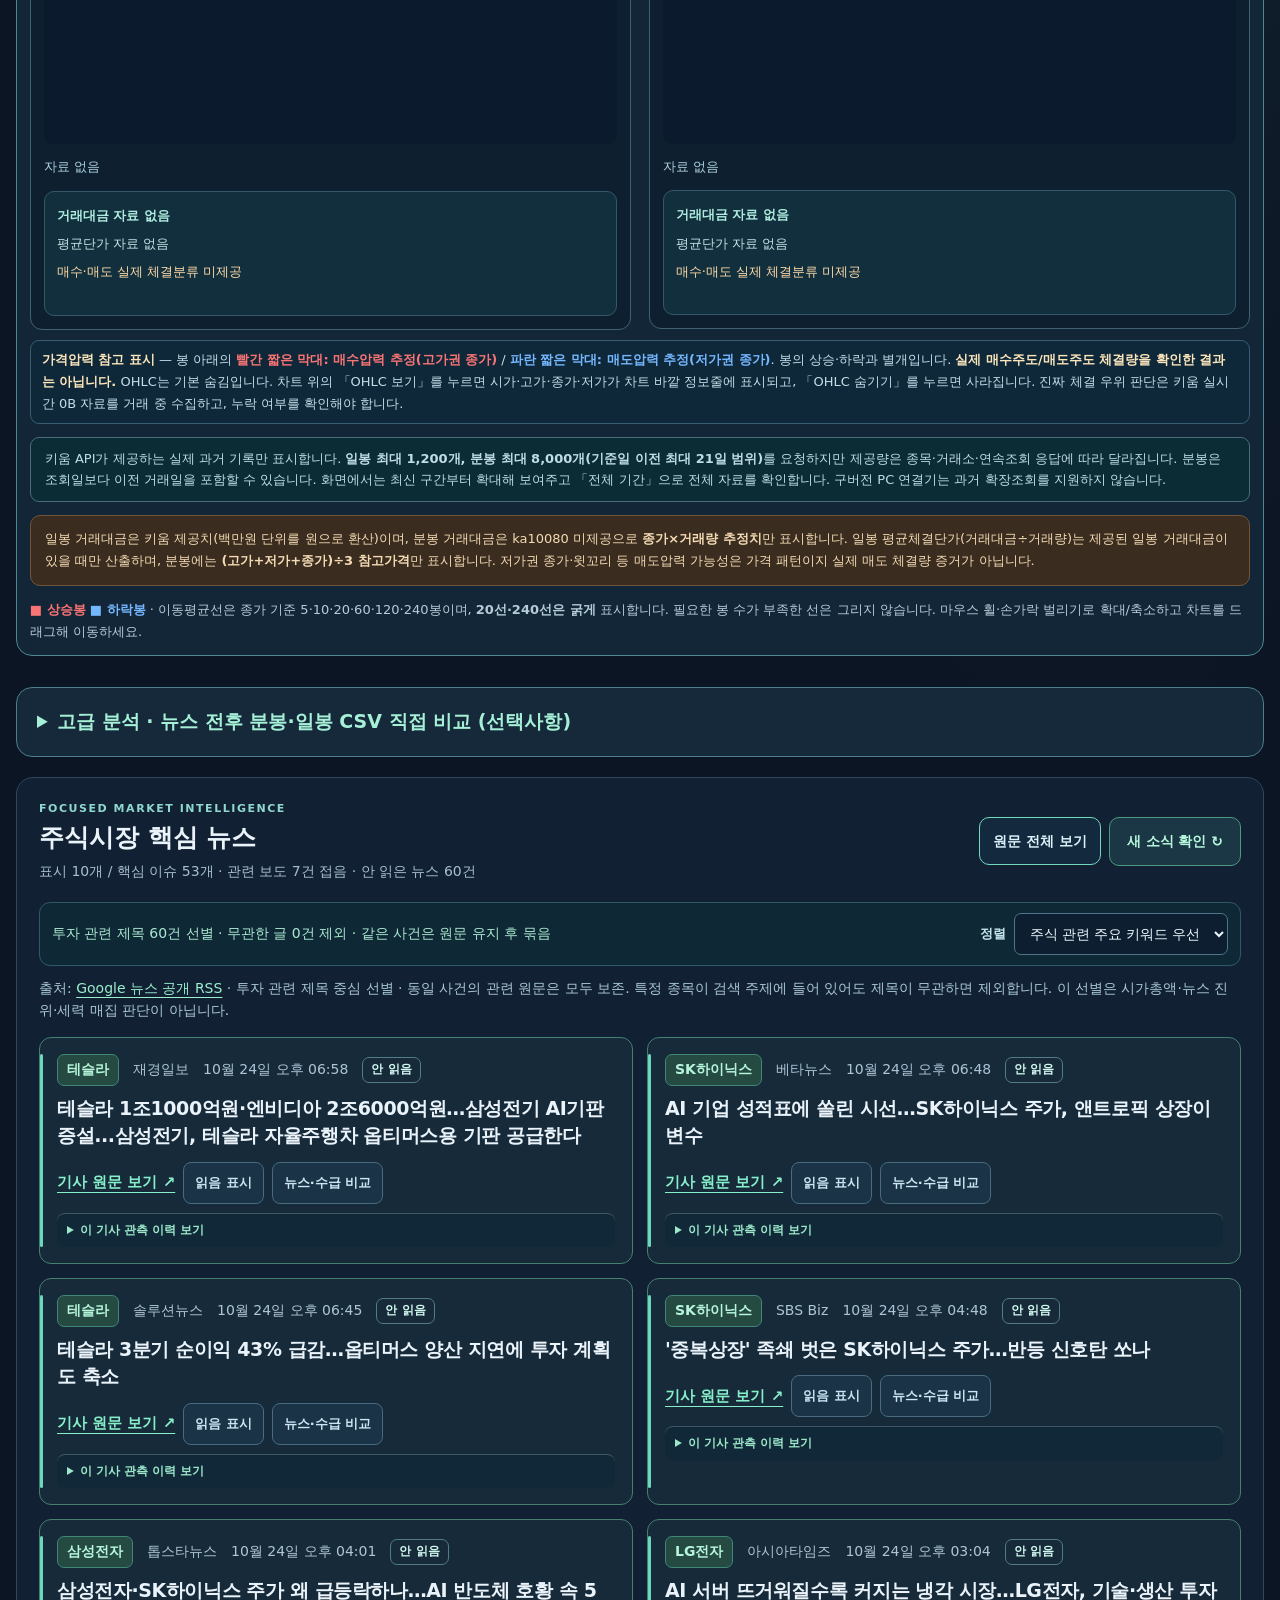
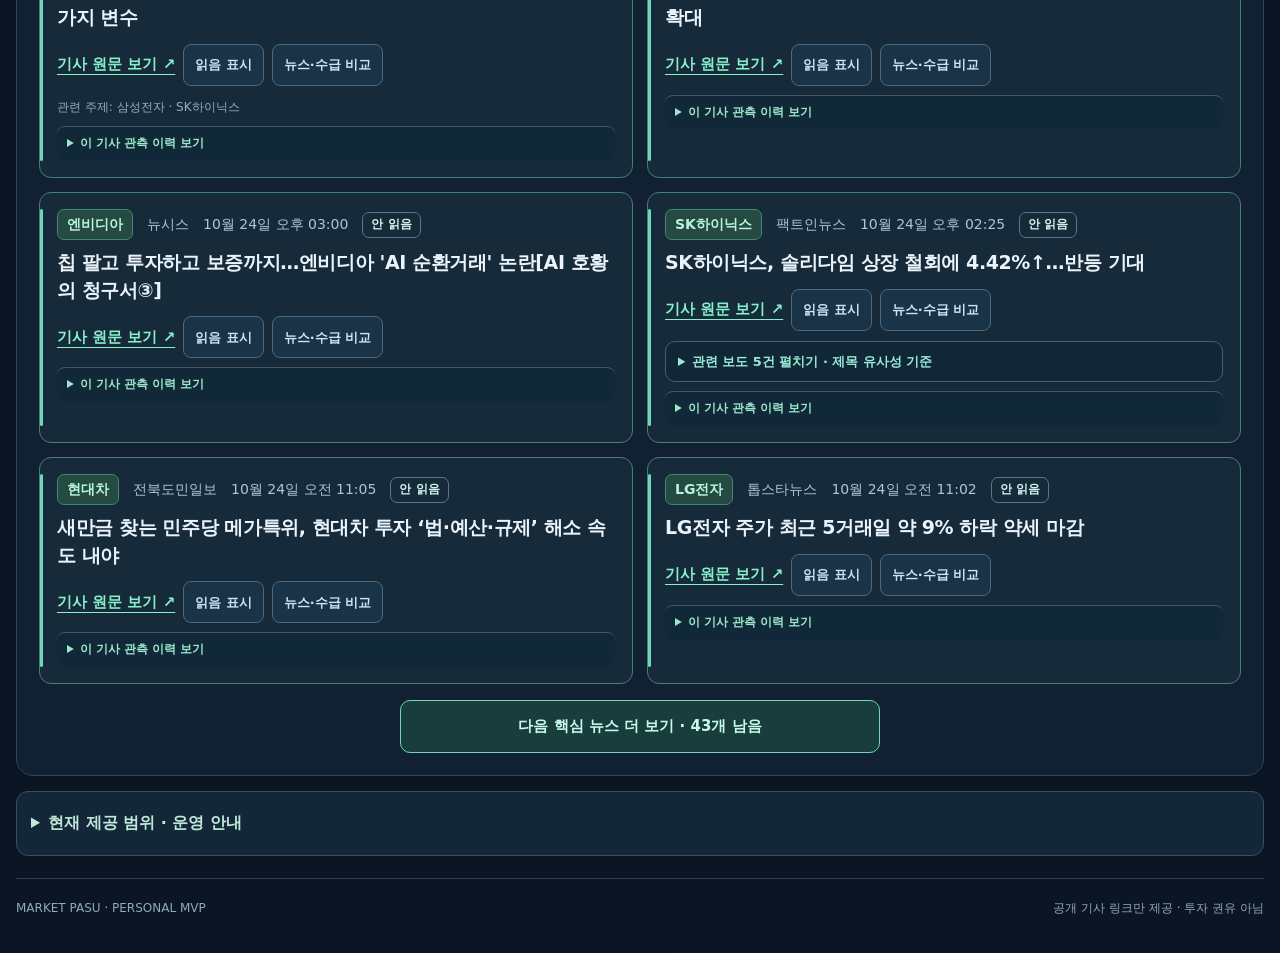
==== commit 8d8b3963: "Add compact safe auth diagnostic message and retry button to Kiwoom stock chart section" ====
--- a/market/index.html
+++ b/market/index.html
@@ -47,6 +47,10 @@
         <span class="pc-only-label">PC 로컬 키움 연결</span>
       </div>
       <div id="auto-chart-connection" class="chart-connection" role="status">PC 키움 서비스 연결 확인 전</div>
+      <div class="auth-diagnostics" id="chart-auth-diagnostics" hidden>
+        <p id="chart-auth-explanation"></p>
+        <button type="button" id="chart-auth-recheck">인증 연결 다시 확인</button>
+      </div>
       <div class="auto-chart-search">
         <label for="chart-stock-name"><strong>종목명 검색</strong>
           <input id="chart-stock-name" type="search" autocomplete="off" placeholder="예: 삼성전자, 명신산업, SK하이닉스" spellcheck="false">
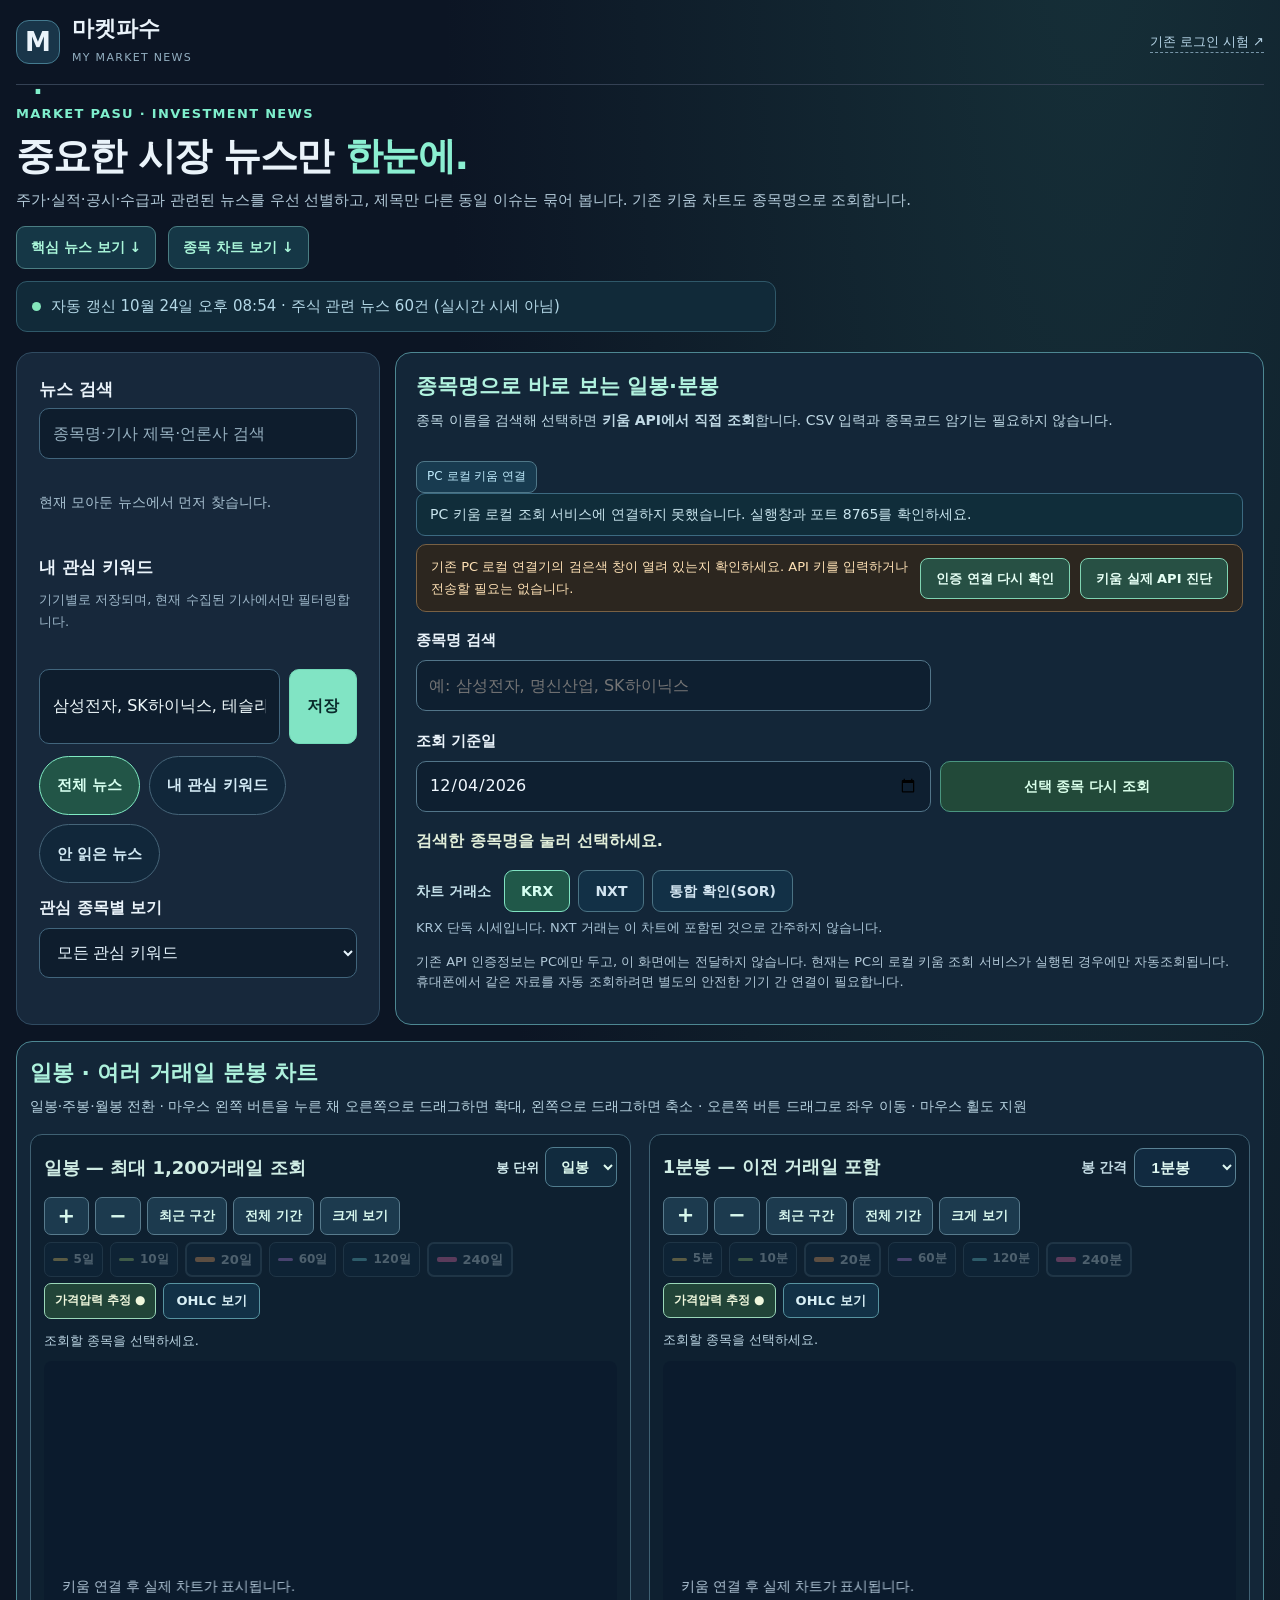
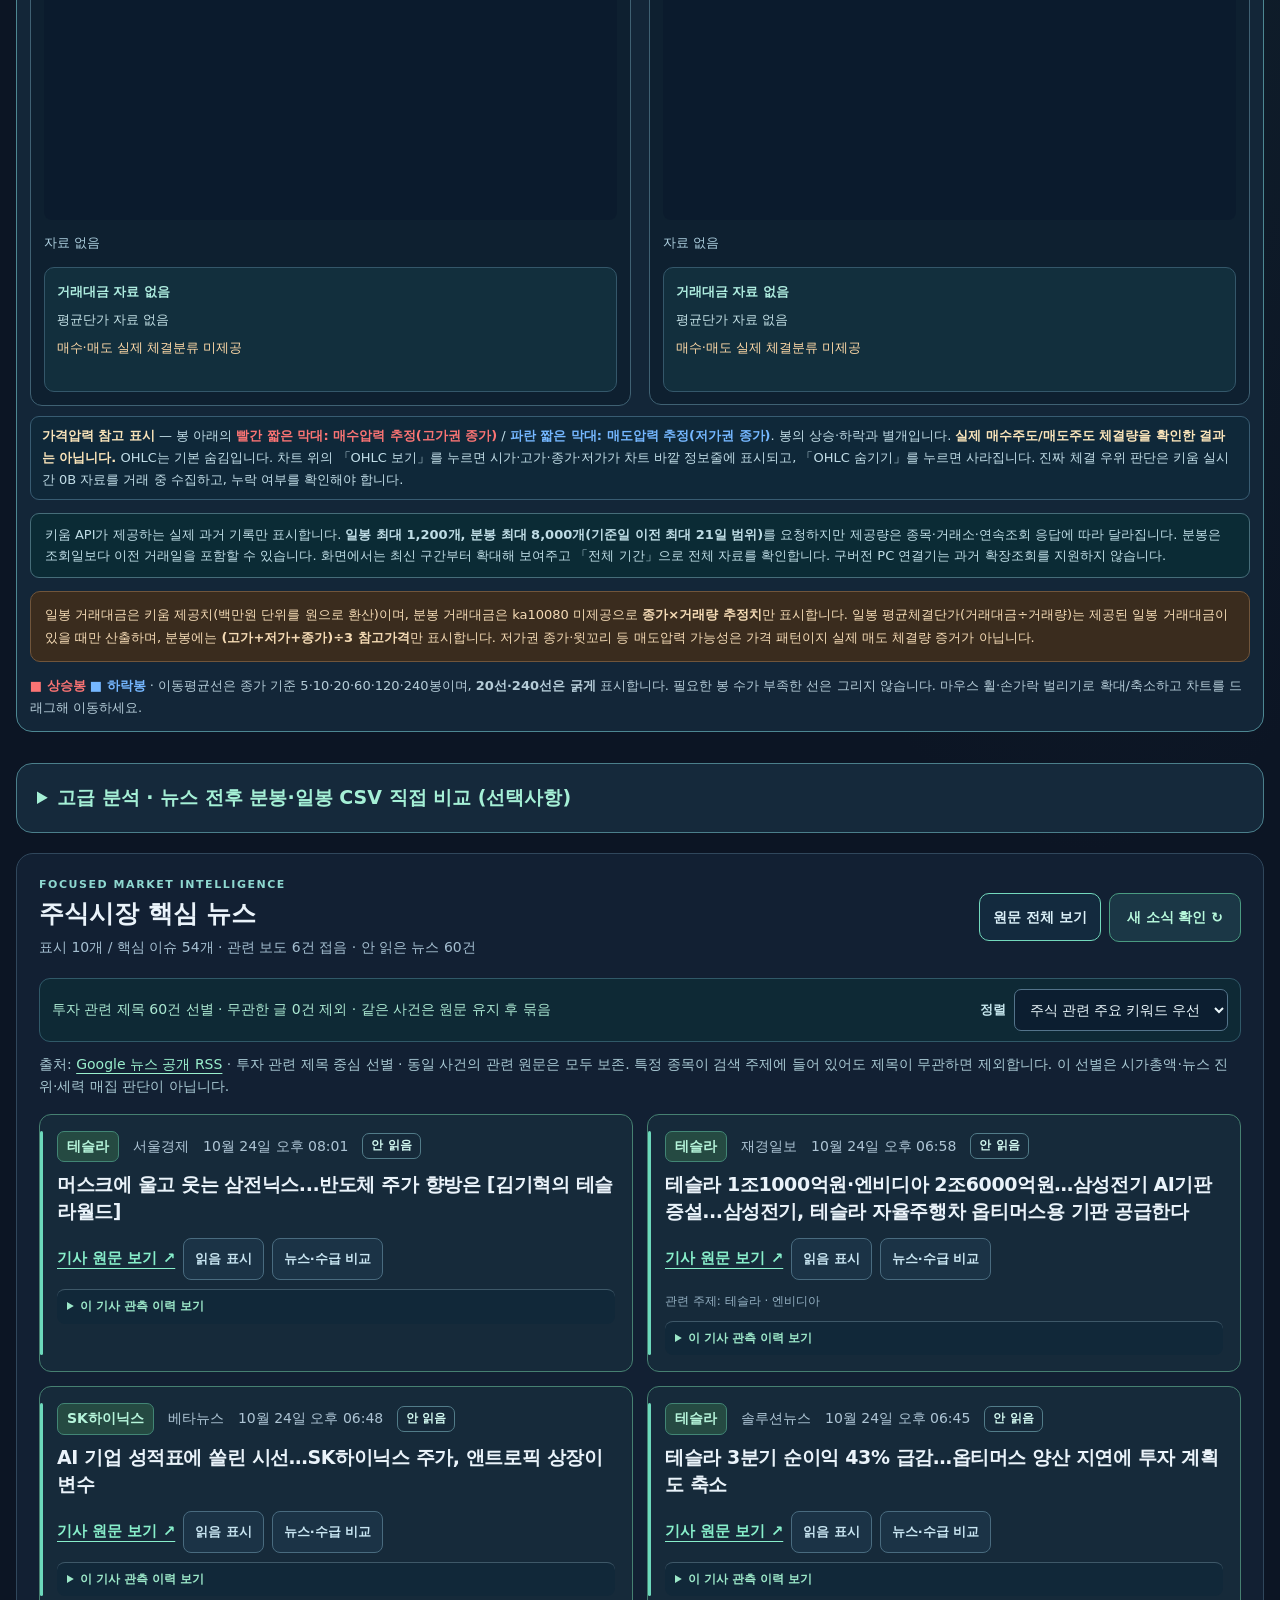
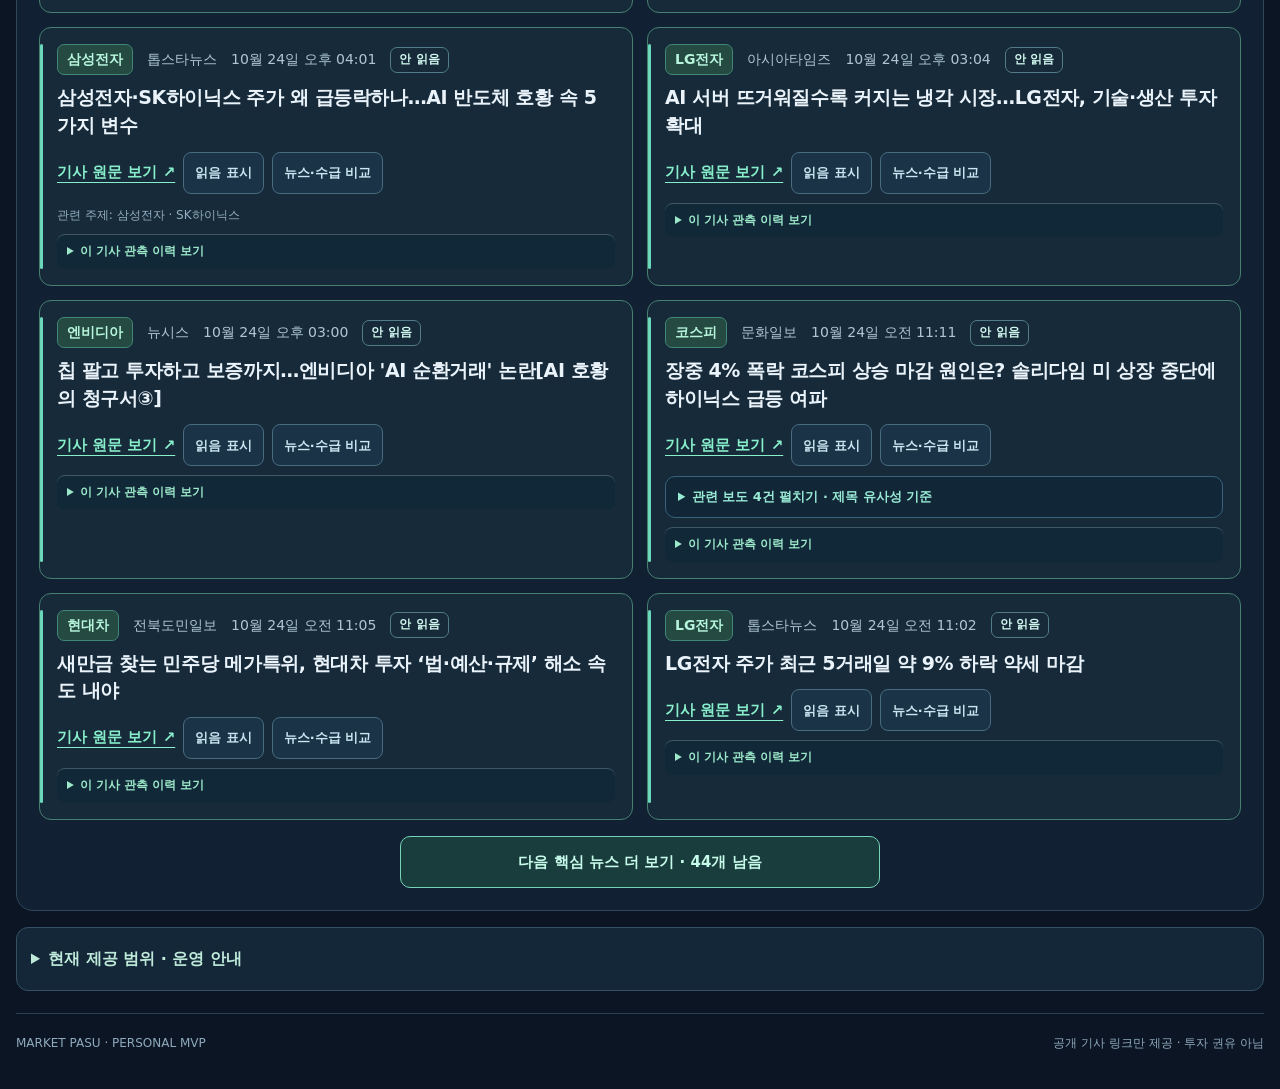
==== commit 728378da: "Add explicitly triggered read-only live Kiwoom OAuth/catalog diagnosis to existing auth diagnostic p" ====
--- a/market/index.html
+++ b/market/index.html
@@ -50,6 +50,8 @@
       <div class="auth-diagnostics" id="chart-auth-diagnostics" hidden>
         <p id="chart-auth-explanation"></p>
         <button type="button" id="chart-auth-recheck">인증 연결 다시 확인</button>
+        <button type="button" id="chart-live-diagnose">키움 실제 API 진단</button>
+        <p id="chart-live-result" role="status" hidden></p>
       </div>
       <div class="auto-chart-search">
         <label for="chart-stock-name"><strong>종목명 검색</strong>
--- a/market/market.css
+++ b/market/market.css
@@ -427,3 +427,12 @@
  .chart-ohlc-date{flex:1 0 100%;min-width:0}
  .chart-ohlc-inline-cell strong{font-size:13px}
 }
+
+/* Authentication diagnostic is state-only; no key/token inputs or exposure. */
+.auth-diagnostics{display:flex;align-items:center;justify-content:space-between;flex-wrap:wrap;gap:10px;
+  margin:8px 0 16px;padding:11px 14px;background:#2c261f;border:1px solid #796144;border-radius:10px}
+.auth-diagnostics[hidden]{display:none!important}
+.auth-diagnostics p{flex:1 1 330px;margin:0;color:#ffe2b6;font-size:13px;line-height:1.7}
+.auth-diagnostics button{min-height:40px;padding:9px 15px;border-radius:8px;background:#275044;
+  border:1px solid #80d4b2;color:#e6fff5;font-weight:850;font-size:13px}
+.auth-diagnostics button:hover{background:#346353}
